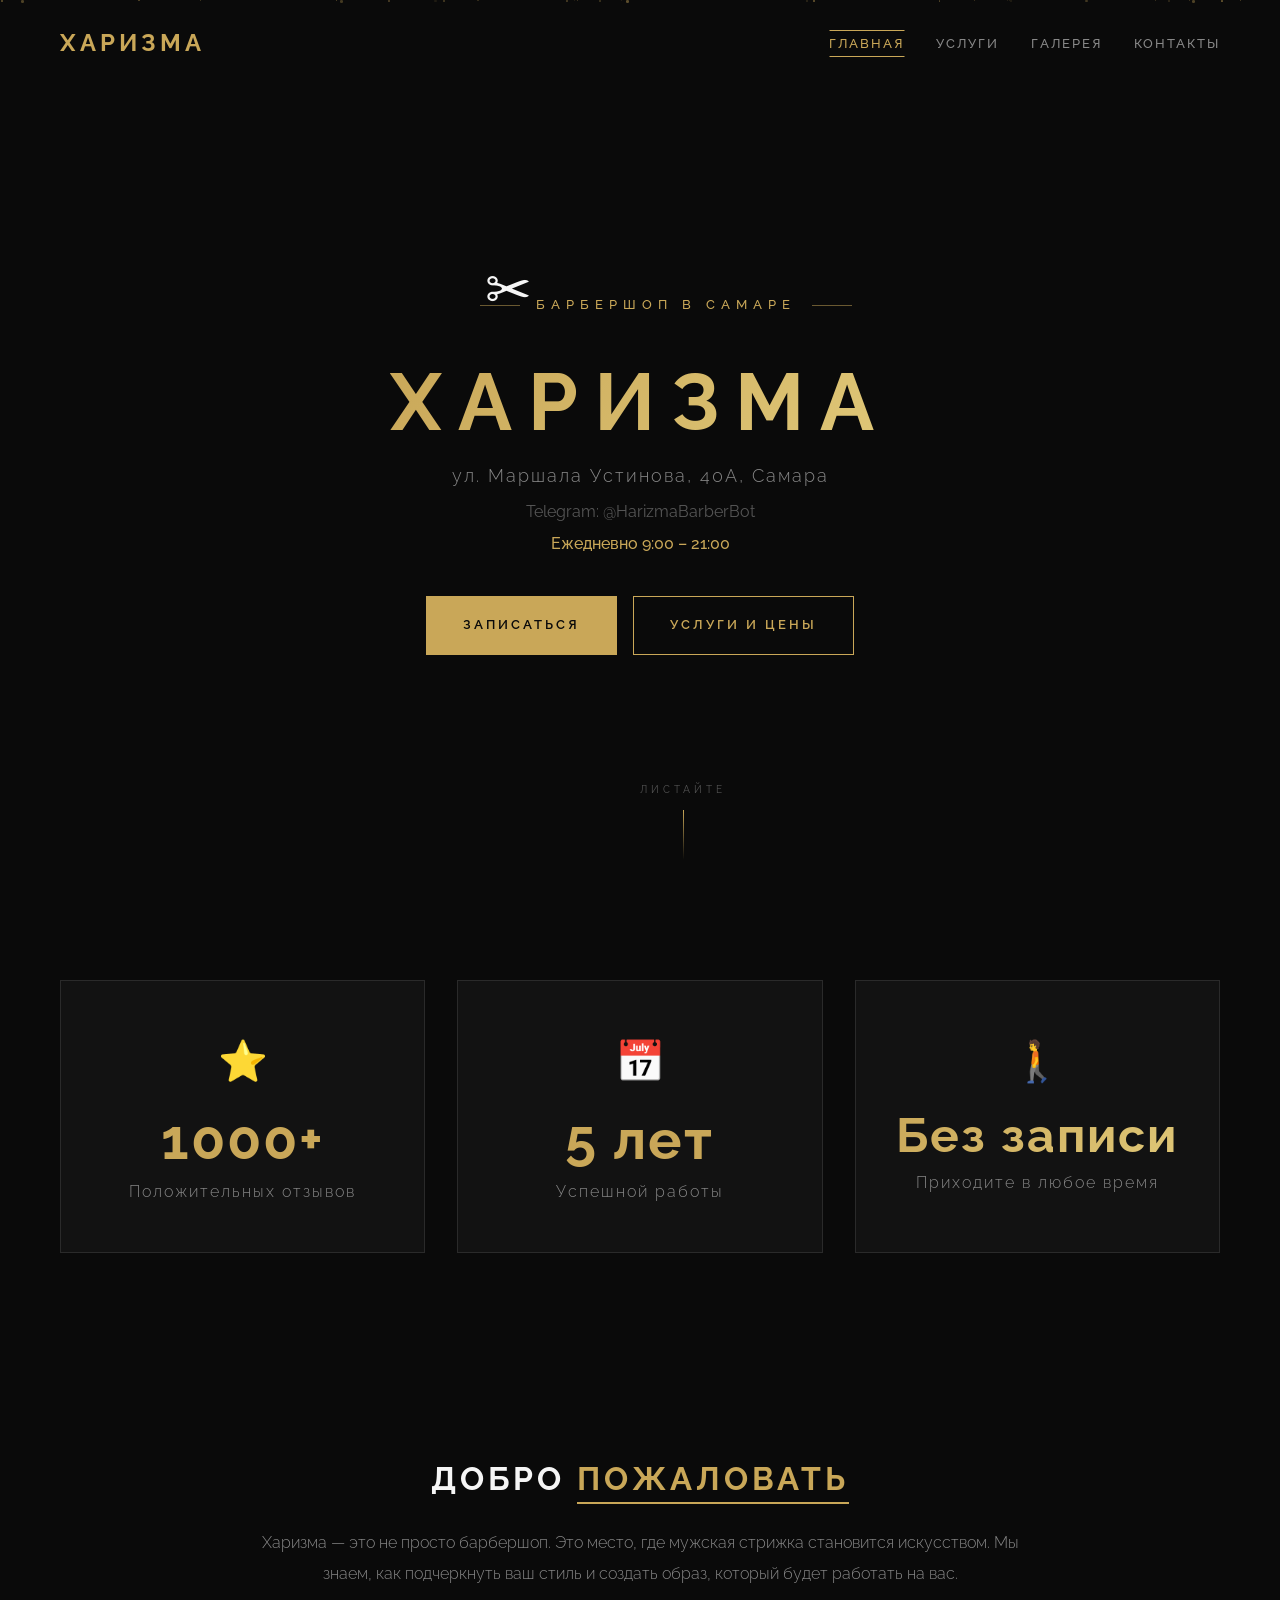
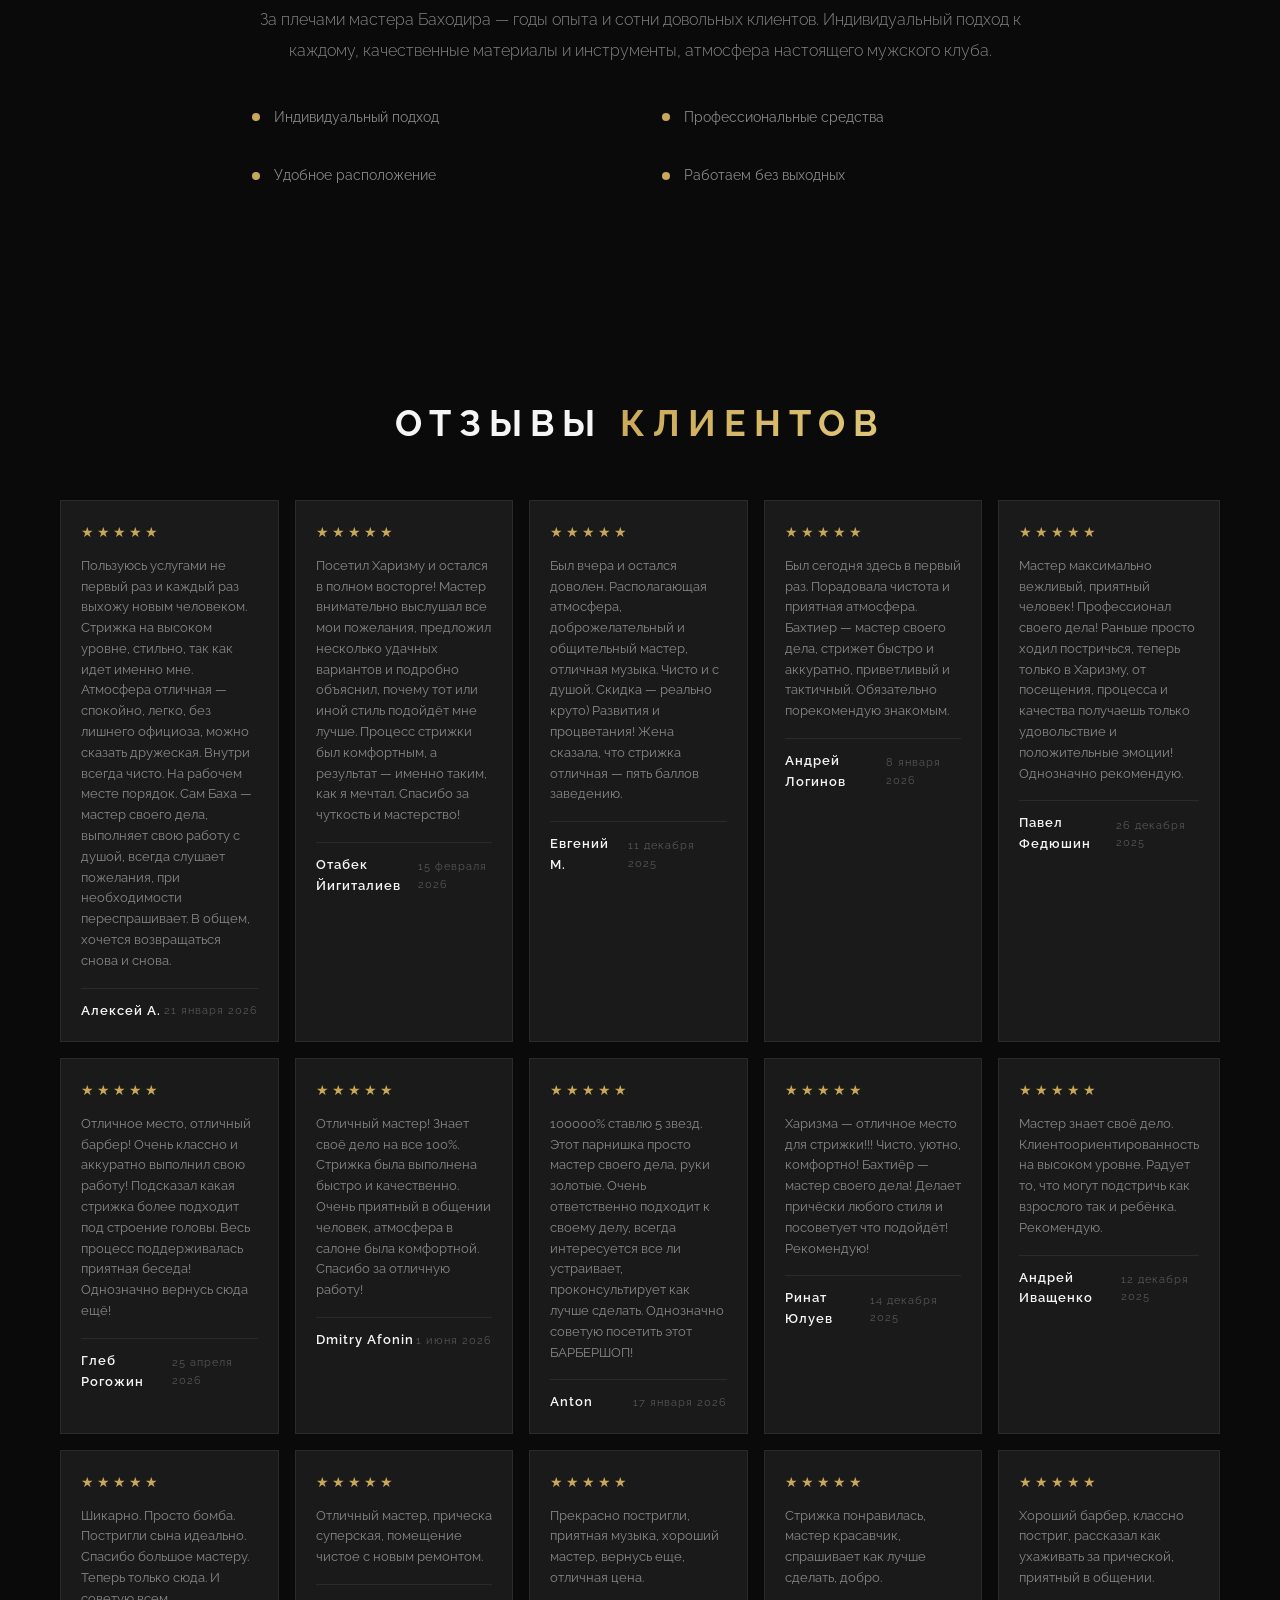
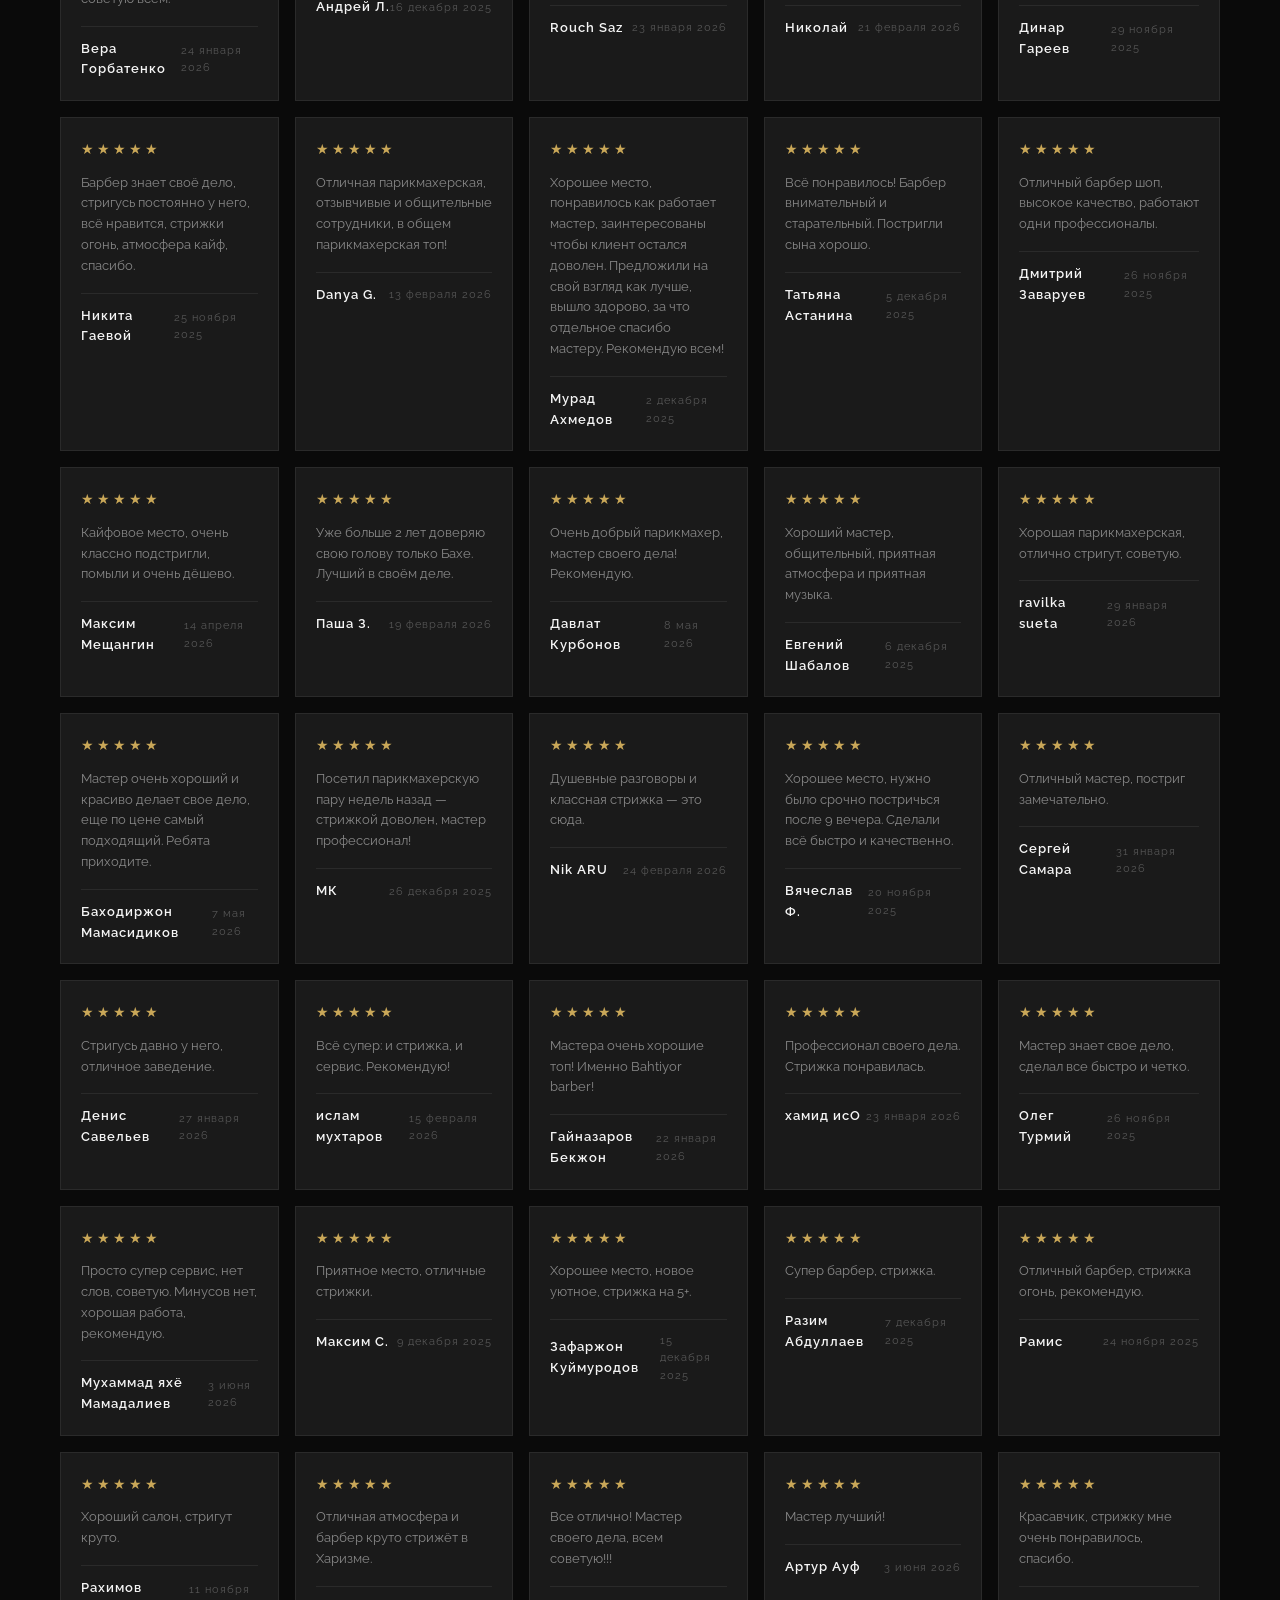
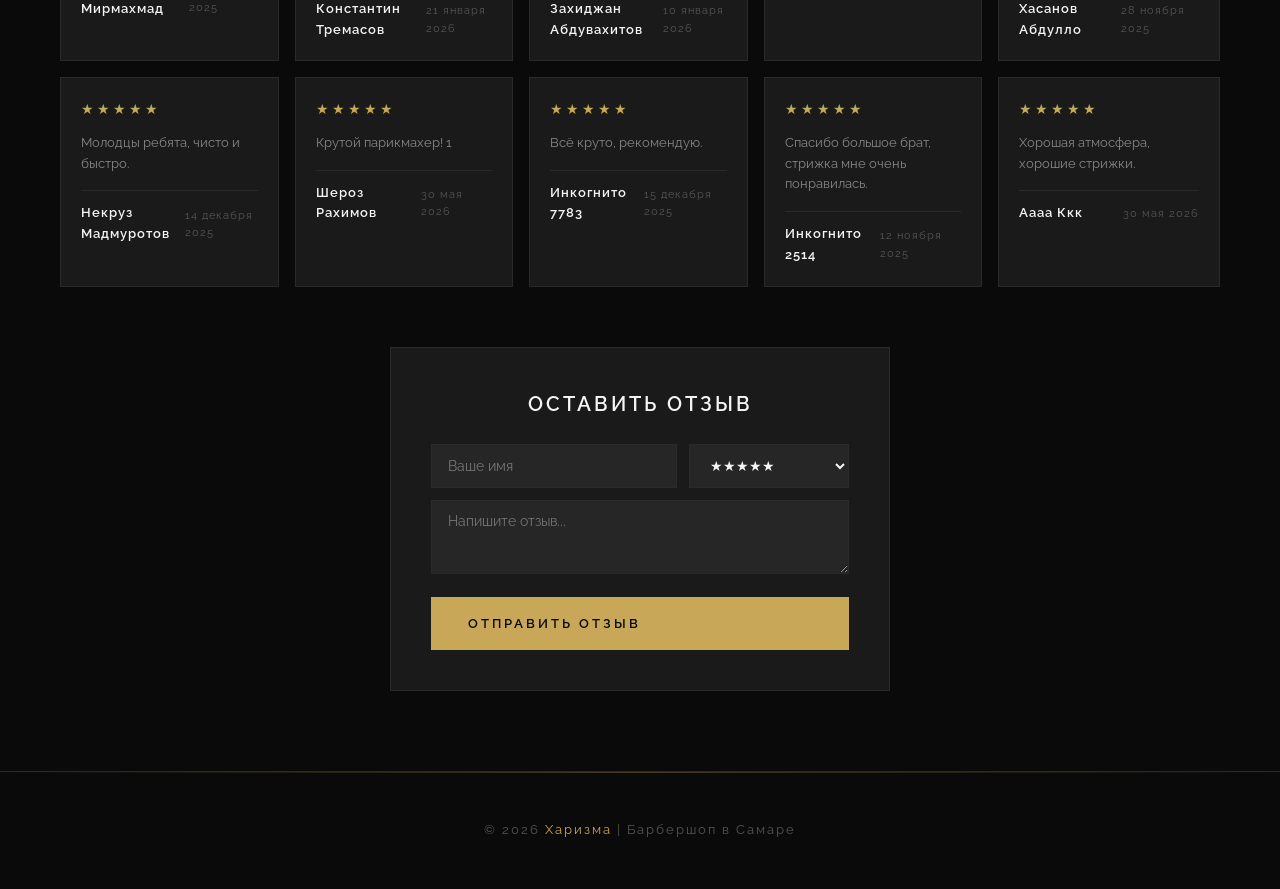
==== index.html @ 75cad37e "Initial commit - Харизма barbershop site" ====
<!DOCTYPE html>
<html lang="ru">
<head>
  <meta charset="UTF-8">
  <meta name="viewport" content="width=device-width, initial-scale=1.0">
  <title>Харизма | Барбершоп в Самаре</title>
  <meta name="description" content="Барбершоп Харизма в Самаре, ул. Маршала Устинова 40А. Мужские стрижки, оформление бороды, тонирование. Ежедневно 9:00–21:00.">
  <link rel="preconnect" href="https://fonts.googleapis.com">
  <link rel="preconnect" href="https://fonts.gstatic.com" crossorigin>
  <link href="https://fonts.googleapis.com/css2?family=Raleway:wght@300;400;500;600;700&display=swap" rel="stylesheet">

  <link rel="stylesheet" href="css/style.css">
</head>
<body>
  <div class="loading-screen" id="loadingScreen">
    <div class="loading-scissors">✂</div>
    <div class="loading-bar"><div class="loading-bar-fill"></div></div>
  </div>
  <nav class="navbar" id="navbar">
    <div class="container">
      <a href="index.html" class="logo">Харизма</a>
      <button class="menu-toggle" id="menuToggle" aria-label="Меню">
        <span></span>
        <span></span>
        <span></span>
      </button>
      <ul class="nav-links" id="navLinks">
        <li><a href="index.html" class="active">Главная</a></li>
        <li><a href="services.html">Услуги</a></li>
        <li><a href="gallery.html">Галерея</a></li>
        <li><a href="contacts.html">Контакты</a></li>
      </ul>
    </div>
  </nav>

  <section class="hero">
    <div class="hero-content">
      <div class="hero-icon">✂</div>
      <p class="hero-label">Барбершоп в Самаре</p>
      <h1 class="hero-title"><span>Харизма</span></h1>
      <p class="hero-subtitle">ул. Маршала Устинова, 40А, Самара</p>
      <p class="hero-address">Telegram: @HarizmaBarberBot</p>
      <p class="hero-hours">Ежедневно 9:00 – 21:00</p>
      <div class="hero-buttons">
        <a href="https://t.me/HarizmaBarberBot" target="_blank" class="btn btn-primary">Записаться</a>
        <a href="services.html" class="btn btn-secondary">Услуги и цены</a>
      </div>
    </div>
    <div class="scroll-indicator">
      <span>Листайте</span>
      <div class="scroll-line"></div>
    </div>
  </section>

  <section class="stats-section">
    <div class="container">
      <div class="stats-grid">
        <div class="stat-item reveal">
          <div class="stat-icon">⭐</div>
          <div class="stat-number" data-target="1000" data-suffix="+">0</div>
          <div class="stat-label">Положительных отзывов</div>
          <div class="stat-sparkle"></div>
        </div>
        <div class="stat-item reveal reveal-delay-1">
          <div class="stat-icon">📅</div>
          <div class="stat-number" data-target="5" data-suffix=" лет">0</div>
          <div class="stat-label">Успешной работы</div>
          <div class="stat-sparkle"></div>
        </div>
        <div class="stat-item reveal reveal-delay-2">
          <div class="stat-icon">🚶</div>
          <div class="stat-text">Без записи</div>
          <div class="stat-label">Приходите в любое время</div>
          <div class="stat-sparkle"></div>
        </div>
      </div>
    </div>
  </section>

  <section class="section">
    <div class="container">
      <div class="about-text reveal" style="max-width: 800px; margin: 0 auto; text-align: center;">
        <h2>Добро <span>пожаловать</span></h2>
        <p>
          Харизма — это не просто барбершоп. Это место, где мужская стрижка становится искусством.
          Мы знаем, как подчеркнуть ваш стиль и создать образ, который будет работать на вас.
        </p>
        <p>
          За плечами мастера Баходира — годы опыта и сотни довольных клиентов.
          Индивидуальный подход к каждому, качественные материалы и инструменты,
          атмосфера настоящего мужского клуба.
        </p>
        <div class="about-features" style="justify-content: center;">
          <div class="about-feature">
            <span class="icon"></span>
            Индивидуальный подход
          </div>
          <div class="about-feature">
            <span class="icon"></span>
            Профессиональные средства
          </div>
          <div class="about-feature">
            <span class="icon"></span>
            Удобное расположение
          </div>
          <div class="about-feature">
            <span class="icon"></span>
            Работаем без выходных
          </div>
        </div>
      </div>
    </div>
  </section>

  <section class="section reviews-section">
    <div class="container">
      <h2 class="section-title reveal">Отзывы <span>клиентов</span></h2>
      <div class="reviews-grid" id="reviewsGrid"></div>

      <div class="review-form reveal">
        <h3>Оставить отзыв</h3>
        <form id="reviewForm">
          <div class="form-row">
            <input type="text" id="reviewName" placeholder="Ваше имя" required>
            <select id="reviewRating">
              <option value="5">★★★★★</option>
              <option value="4">★★★★☆</option>
              <option value="3">★★★☆☆</option>
              <option value="2">★★☆☆☆</option>
              <option value="1">★☆☆☆☆</option>
            </select>
          </div>
          <textarea id="reviewText" placeholder="Напишите отзыв..." rows="3" required></textarea>
          <button type="submit" class="btn btn-primary">Отправить отзыв</button>
        </form>
        <div class="review-form-success" id="reviewSuccess">Спасибо! Ваш отзыв отправлен.</div>
      </div>
    </div>
  </section>

  <footer class="footer">
    <div class="container">
      <p class="footer-text">© 2026 <span>Харизма</span> | Барбершоп в Самаре</p>
    </div>
  </footer>

  <script src="js/main.js"></script>
</body>
</html>
---- css/style.css ----
:root {
  --bg-primary: #0a0a0a;
  --bg-secondary: #141414;
  --bg-card: #1a1a1a;
  --border-color: #2a2a2a;
  --gold: #c9a758;
  --gold-light: #e0c878;
  --gold-dark: #a8883e;
  --text-primary: #f5f5f5;
  --text-secondary: #888888;
  --text-muted: #555555;
  --font-main: 'Raleway', sans-serif;
  --transition-smooth: cubic-bezier(0.25, 0.46, 0.45, 0.94);
  --transition-bounce: cubic-bezier(0.68, -0.55, 0.265, 1.55);
}

* {
  margin: 0;
  padding: 0;
  box-sizing: border-box;
}

html {
  scroll-behavior: smooth;
}

body {
  font-family: var(--font-main);
  background-color: var(--bg-primary);
  color: var(--text-primary);
  line-height: 1.6;
  overflow-x: hidden;
  opacity: 0;
  animation: pageFadeIn 0.8s cubic-bezier(0.25, 0.46, 0.45, 0.94) forwards;
  cursor: default;
}

::selection {
  background: var(--gold);
  color: var(--bg-primary);
}

@keyframes pageFadeIn {
  from { opacity: 0; transform: translateY(30px) scale(0.98); }
  to { opacity: 1; transform: translateY(0) scale(1); }
}

a { text-decoration: none; color: inherit; }
ul { list-style: none; }

.container {
  max-width: 1200px;
  margin: 0 auto;
  padding: 0 20px;
}

/* ===== LOADING SCREEN ===== */
.loading-screen {
  position: fixed;
  top: 0;
  left: 0;
  width: 100%;
  height: 100%;
  background: var(--bg-primary);
  z-index: 999999;
  display: flex;
  flex-direction: column;
  align-items: center;
  justify-content: center;
  transition: opacity 0.8s ease, visibility 0.8s ease;
}

.loading-screen.hidden {
  opacity: 0;
  visibility: hidden;
}

.loading-scissors {
  font-size: 48px;
  animation: loadingSpin 1.2s ease infinite;
  color: var(--gold);
}

@keyframes loadingSpin {
  0% { transform: rotate(0deg) scale(1); }
  50% { transform: rotate(180deg) scale(1.2); }
  100% { transform: rotate(360deg) scale(1); }
}

.loading-bar {
  width: 120px;
  height: 2px;
  background: var(--border-color);
  margin-top: 24px;
  overflow: hidden;
  border-radius: 2px;
}

.loading-bar-fill {
  height: 100%;
  width: 0;
  background: var(--gold);
  border-radius: 2px;
  animation: loadingFill 1.2s ease forwards;
}

@keyframes loadingFill {
  0% { width: 0; }
  50% { width: 60%; }
  100% { width: 100%; }
}

/* ===== NAVBAR ===== */
.navbar {
  position: fixed;
  top: 0;
  left: 0;
  width: 100%;
  z-index: 1000;
  padding: 24px 0;
  transition: all 0.6s var(--transition-smooth);
}

.navbar.scrolled {
  background: rgba(10, 10, 10, 0.85);
  backdrop-filter: blur(24px) saturate(1.5);
  -webkit-backdrop-filter: blur(24px) saturate(1.5);
  padding: 12px 0;
  border-bottom: 1px solid var(--border-color);
  box-shadow: 0 4px 40px rgba(0, 0, 0, 0.4);
}

.navbar .container {
  display: flex;
  justify-content: space-between;
  align-items: center;
}

.navbar .logo {
  font-size: 24px;
  font-weight: 700;
  letter-spacing: 4px;
  text-transform: uppercase;
  color: var(--gold);
  transition: color 0.4s var(--transition-smooth);
}

.navbar .logo:hover {
  color: var(--gold-light);
}

.nav-links {
  display: flex;
  gap: 32px;
}

.nav-links a {
  font-size: 13px;
  font-weight: 500;
  letter-spacing: 2px;
  text-transform: uppercase;
  color: var(--text-secondary);
  transition: all 0.4s var(--transition-smooth);
  position: relative;
  padding: 4px 0;
}

.nav-links a::before {
  content: '';
  position: absolute;
  bottom: -2px;
  left: 50%;
  width: 0;
  height: 1px;
  background-color: var(--gold);
  transition: all 0.4s var(--transition-smooth);
  transform: translateX(-50%);
}

.nav-links a::after {
  content: '';
  position: absolute;
  top: -2px;
  right: 50%;
  width: 0;
  height: 1px;
  background-color: var(--gold);
  transition: all 0.4s var(--transition-smooth);
  transform: translateX(50%);
}

.nav-links a:hover {
  color: var(--gold);
  letter-spacing: 3px;
}

.nav-links a:hover::before,
.nav-links a:hover::after {
  width: 100%;
}

.nav-links a.active {
  color: var(--gold);
}

.nav-links a.active::before,
.nav-links a.active::after {
  width: 100%;
}

.menu-toggle {
  display: none;
  background: none;
  border: none;
  cursor: pointer;
  padding: 8px;
  z-index: 1001;
}

.menu-toggle span {
  display: block;
  width: 24px;
  height: 2px;
  background-color: var(--gold);
  margin: 5px 0;
  transition: all 0.4s var(--transition-smooth);
  border-radius: 2px;
}

.menu-toggle.open span:nth-child(1) {
  transform: rotate(45deg) translate(5px, 5px);
  width: 28px;
}

.menu-toggle.open span:nth-child(2) {
  opacity: 0;
  transform: translateX(-10px);
}

.menu-toggle.open span:nth-child(3) {
  transform: rotate(-45deg) translate(5px, -5px);
  width: 28px;
}

/* ===== HERO ===== */
.hero {
  min-height: 100vh;
  display: flex;
  align-items: center;
  justify-content: center;
  text-align: center;
  position: relative;
  overflow: hidden;
}

/* ===== FLOATING PARTICLES ===== */
.particles {
  position: absolute;
  top: 0;
  left: 0;
  width: 100%;
  height: 100%;
  pointer-events: none;
  overflow: hidden;
}

.particle {
  position: absolute;
  width: 2px;
  height: 2px;
  background: var(--gold);
  border-radius: 50%;
  opacity: 0;
  animation: particleFloat linear infinite;
}

@keyframes particleFloat {
  0% { transform: translateY(100vh) scale(0); opacity: 0; }
  10% { opacity: 0.6; }
  90% { opacity: 0.6; }
  100% { transform: translateY(-10vh) scale(1); opacity: 0; }
}

.hero-content {
  position: relative;
  z-index: 1;
  padding: 0 20px;
}

.hero-label {
  font-size: 13px;
  font-weight: 500;
  letter-spacing: 6px;
  text-transform: uppercase;
  color: var(--gold);
  margin-bottom: 24px;
  opacity: 0;
  animation: heroReveal 0.8s var(--transition-smooth) 0.3s forwards;
  position: relative;
  display: inline-block;
}

.hero-label::before,
.hero-label::after {
  content: '';
  position: absolute;
  top: 50%;
  width: 40px;
  height: 1px;
  background: var(--gold);
  opacity: 0;
  animation: lineExpand 0.6s var(--transition-smooth) 0.6s forwards;
}

.hero-label::before { right: calc(100% + 16px); }
.hero-label::after { left: calc(100% + 16px); }

@keyframes lineExpand {
  from { width: 0; opacity: 0; }
  to { width: 40px; opacity: 0.5; }
}

.hero-icon {
  font-size: 56px;
  margin-bottom: 24px;
  display: inline-block;
  opacity: 0;
  animation: heroReveal 0.6s var(--transition-bounce) 0.2s forwards;
}

.hero-icon:hover {
  animation: iconWiggle 0.5s ease;
}

@keyframes iconWiggle {
  0%, 100% { transform: rotate(0deg); }
  25% { transform: rotate(-15deg); }
  75% { transform: rotate(15deg); }
}

.hero-title {
  font-size: 80px;
  font-weight: 700;
  letter-spacing: 16px;
  text-transform: uppercase;
  line-height: 1.1;
  margin-bottom: 16px;
  opacity: 0;
  animation: heroReveal 1s var(--transition-smooth) 0.5s forwards;
}

.hero-title span {
  background: linear-gradient(135deg, var(--gold), var(--gold-light), var(--gold-dark), var(--gold));
  background-size: 300% 300%;
  -webkit-background-clip: text;
  -webkit-text-fill-color: transparent;
  background-clip: text;
  animation: textShimmer 4s ease infinite;
}

@keyframes textShimmer {
  0%, 100% { background-position: 0% 50%; }
  50% { background-position: 100% 50%; }
}

.hero-title .char {
  display: inline-block;
  opacity: 0;
  transform: translateY(40px) rotateX(90deg);
  animation: charReveal 0.6s var(--transition-smooth) forwards;
}

@keyframes charReveal {
  to { opacity: 1; transform: translateY(0) rotateX(0); }
}

.hero-subtitle {
  font-size: 18px;
  color: var(--text-secondary);
  margin-bottom: 8px;
  font-weight: 300;
  letter-spacing: 2px;
  opacity: 0;
  animation: heroReveal 0.8s var(--transition-smooth) 0.7s forwards;
}

.hero-address {
  font-size: 16px;
  color: var(--text-muted);
  margin-bottom: 6px;
  opacity: 0;
  animation: heroReveal 0.8s var(--transition-smooth) 0.8s forwards;
}

.hero-hours {
  font-size: 16px;
  color: var(--gold);
  font-weight: 500;
  margin-bottom: 40px;
  opacity: 0;
  animation: heroReveal 0.8s var(--transition-smooth) 0.9s forwards;
  position: relative;
  display: inline-block;
}

.hero-hours::after {
  content: '';
  position: absolute;
  bottom: -4px;
  left: 0;
  width: 100%;
  height: 1px;
  background: var(--gold);
  transform: scaleX(0);
  transform-origin: right;
  transition: transform 0.6s var(--transition-smooth);
}

.hero-hours:hover::after {
  transform: scaleX(1);
  transform-origin: left;
}

@keyframes heroReveal {
  from { opacity: 0; transform: translateY(30px); }
  to { opacity: 1; transform: translateY(0); }
}

.hero-buttons {
  display: flex;
  gap: 16px;
  justify-content: center;
  flex-wrap: wrap;
  opacity: 0;
  animation: heroReveal 0.8s var(--transition-smooth) 1.1s forwards;
}

/* ===== BUTTONS ===== */
.btn {
  display: inline-flex;
  align-items: center;
  gap: 10px;
  padding: 18px 36px;
  font-family: var(--font-main);
  font-size: 13px;
  font-weight: 600;
  letter-spacing: 3px;
  text-transform: uppercase;
  border: 1px solid var(--gold);
  cursor: pointer;
  position: relative;
  overflow: hidden;
  transition: all 0.5s var(--transition-smooth);
  z-index: 1;
}

.btn::before {
  content: '';
  position: absolute;
  top: 0;
  left: -100%;
  width: 100%;
  height: 100%;
  background: linear-gradient(90deg, transparent, rgba(201, 167, 88, 0.15), transparent);
  transition: left 0.6s var(--transition-smooth);
  z-index: -1;
}

.btn:hover::before {
  left: 100%;
}

.btn-primary {
  background-color: var(--gold);
  color: var(--bg-primary);
}

.btn-primary:hover {
  background-color: transparent;
  color: var(--gold);
  transform: translateY(-3px);
  box-shadow: 0 12px 40px rgba(201, 167, 88, 0.25);
}

.btn-primary:active {
  transform: translateY(-1px);
}

.btn-secondary {
  background-color: transparent;
  color: var(--gold);
}

.btn-secondary:hover {
  background-color: var(--gold);
  color: var(--bg-primary);
  transform: translateY(-3px);
  box-shadow: 0 12px 40px rgba(201, 167, 88, 0.25);
}

.btn-secondary:active {
  transform: translateY(-1px);
}

/* ===== SCROLL INDICATOR ===== */
.scroll-indicator {
  position: absolute;
  bottom: 40px;
  left: 50%;
  transform: translateX(-50%);
  display: flex;
  flex-direction: column;
  align-items: center;
  gap: 12px;
  opacity: 0;
  animation: heroReveal 0.8s var(--transition-smooth) 1.3s forwards;
}

.scroll-indicator span {
  font-size: 10px;
  letter-spacing: 4px;
  text-transform: uppercase;
  color: var(--text-muted);
}

.scroll-line {
  width: 1px;
  height: 50px;
  background: linear-gradient(to bottom, var(--gold), transparent);
  animation: scrollPulse 2s ease infinite;
}

.scroll-mouse {
  width: 20px;
  height: 32px;
  border: 1.5px solid var(--text-muted);
  border-radius: 10px;
  position: relative;
  transition: border-color 0.3s ease;
}

.scroll-mouse::before {
  content: '';
  position: absolute;
  top: 6px;
  left: 50%;
  transform: translateX(-50%);
  width: 2px;
  height: 6px;
  background: var(--gold);
  border-radius: 2px;
  animation: mouseScroll 2s ease infinite;
}

@keyframes mouseScroll {
  0% { top: 6px; opacity: 1; }
  100% { top: 18px; opacity: 0; }
}

@keyframes scrollPulse {
  0%, 100% { opacity: 1; transform: scaleY(1); }
  50% { opacity: 0.3; transform: scaleY(0.5); }
}

/* ===== STATS SECTION ===== */
.stats-section {
  padding: 80px 0;
  position: relative;
  overflow: hidden;
}

.stats-section::before {
  content: '';
  position: absolute;
  top: 0;
  left: 0;
  right: 0;
  bottom: 0;
  pointer-events: none;
}

.stats-grid {
  display: grid;
  grid-template-columns: repeat(3, 1fr);
  gap: 32px;
  position: relative;
  z-index: 1;
}

.stat-item {
  text-align: center;
  padding: 48px 24px;
  background: rgba(26, 26, 26, 0.5);
  border: 1px solid var(--border-color);
  position: relative;
  overflow: hidden;
  transition: all 0.5s var(--transition-smooth);
}

.stat-item::before {
  content: '';
  position: absolute;
  top: -1px;
  left: -1px;
  right: -1px;
  bottom: -1px;
  background: linear-gradient(135deg, transparent 40%, rgba(201, 167, 88, 0.1), transparent 60%);
  opacity: 0;
  transition: opacity 0.6s var(--transition-smooth);
  z-index: 0;
}

.stat-item:hover {
  border-color: var(--gold);
  transform: translateY(-8px);
  box-shadow: 0 16px 48px rgba(201, 167, 88, 0.1);
}

.stat-item:hover::before {
  opacity: 1;
}

.stat-item > * {
  position: relative;
  z-index: 1;
}

.stat-icon {
  font-size: 40px;
  margin-bottom: 16px;
  display: inline-block;
  animation: statIconFloat 3s ease-in-out infinite;
}

.stat-item:nth-child(2) .stat-icon {
  animation-delay: 0.3s;
}

.stat-item:nth-child(3) .stat-icon {
  animation-delay: 0.6s;
}

@keyframes statIconFloat {
  0%, 100% { transform: translateY(0) scale(1); }
  50% { transform: translateY(-8px) scale(1.1); }
}

.stat-number {
  font-size: 56px;
  font-weight: 700;
  color: var(--gold);
  letter-spacing: 2px;
  line-height: 1.1;
  margin-bottom: 8px;
  font-family: var(--font-main);
}

.stat-text {
  font-size: 48px;
  font-weight: 700;
  color: var(--gold);
  letter-spacing: 2px;
  line-height: 1.1;
  margin-bottom: 8px;
  font-family: var(--font-main);
  background: linear-gradient(135deg, var(--gold), var(--gold-light), var(--gold));
  background-size: 200% 200%;
  -webkit-background-clip: text;
  -webkit-text-fill-color: transparent;
  background-clip: text;
  animation: statTextShimmer 3s ease infinite;
}

@keyframes statTextShimmer {
  0%, 100% { background-position: 0% 50%; }
  50% { background-position: 100% 50%; }
}

.stat-label {
  font-size: 16px;
  color: var(--text-secondary);
  font-weight: 300;
  letter-spacing: 2px;
}

/* Sparkle particles */
.stat-sparkle {
  position: absolute;
  top: 0;
  left: 0;
  width: 100%;
  height: 100%;
  pointer-events: none;
  z-index: 0;
}

.stat-sparkle::before,
.stat-sparkle::after {
  content: '✦';
  position: absolute;
  font-size: 10px;
  color: var(--gold);
  opacity: 0;
  animation: sparkleFloat 4s ease-in-out infinite;
}

.stat-sparkle::before {
  top: 15%;
  right: 15%;
  animation-delay: 0s;
}

.stat-sparkle::after {
  bottom: 15%;
  left: 15%;
  animation-delay: 2s;
}

.stat-item:nth-child(2) .stat-sparkle::before {
  animation-delay: 1s;
}

.stat-item:nth-child(2) .stat-sparkle::after {
  animation-delay: 3s;
}

.stat-item:nth-child(3) .stat-sparkle::before {
  animation-delay: 0.5s;
}

.stat-item:nth-child(3) .stat-sparkle::after {
  animation-delay: 2.5s;
}

@keyframes sparkleFloat {
  0%, 100% { opacity: 0; transform: translateY(0) scale(0); }
  25% { opacity: 0.8; transform: translateY(-10px) scale(1); }
  50% { opacity: 0.3; transform: translateY(-20px) scale(0.5); }
  75% { opacity: 0.6; transform: translateY(-5px) scale(0.8); }
}

/* ===== PAGE HEADER ===== */
.page-header {
  padding: 160px 0 80px;
  text-align: center;
  position: relative;
  overflow: hidden;
}

.page-header::before {
  content: '';
  position: absolute;
  top: 0;
  left: 0;
  right: 0;
  bottom: 0;
  pointer-events: none;
}

.page-header::after {
  content: '';
  display: block;
  width: 80px;
  height: 1px;
  background: linear-gradient(90deg, transparent, var(--gold), transparent);
  margin: 20px auto 0;
}

.page-header h1 {
  font-size: 48px;
  font-weight: 700;
  letter-spacing: 10px;
  text-transform: uppercase;
  margin-bottom: 16px;
  animation: headerTitleReveal 0.8s var(--transition-smooth) forwards;
}

@keyframes headerTitleReveal {
  from { opacity: 0; transform: translateY(20px); letter-spacing: 20px; }
  to { opacity: 1; transform: translateY(0); letter-spacing: 10px; }
}

.page-header p {
  color: var(--text-secondary);
  font-size: 16px;
  font-weight: 300;
  letter-spacing: 2px;
}

/* ===== SECTIONS ===== */
.section {
  padding: 120px 0;
  position: relative;
}

.section-title {
  font-size: 36px;
  font-weight: 700;
  letter-spacing: 8px;
  text-transform: uppercase;
  text-align: center;
  margin-bottom: 16px;
}

.section-title span {
  background: linear-gradient(135deg, var(--gold), var(--gold-light));
  -webkit-background-clip: text;
  -webkit-text-fill-color: transparent;
  background-clip: text;
}

.section-divider {
  width: 60px;
  height: 2px;
  background: linear-gradient(90deg, transparent, var(--gold), transparent);
  margin: 0 auto 60px;
  border-radius: 2px;
}

.about-text h2 {
  font-size: 32px;
  font-weight: 700;
  letter-spacing: 4px;
  text-transform: uppercase;
  margin-bottom: 24px;
}

.about-text h2 span {
  color: var(--gold);
  position: relative;
  display: inline-block;
}

.about-text h2 span::after {
  content: '';
  position: absolute;
  bottom: 0;
  left: 0;
  width: 100%;
  height: 2px;
  background: var(--gold);
  transform: scaleX(0);
  transform-origin: left;
  animation: underlineExpand 0.8s var(--transition-smooth) 0.5s forwards;
}

@keyframes underlineExpand {
  to { transform: scaleX(1); }
}

.about-text p {
  color: var(--text-secondary);
  font-weight: 300;
  font-size: 16px;
  line-height: 1.9;
  margin-bottom: 16px;
}

.about-features {
  display: grid;
  grid-template-columns: 1fr 1fr;
  gap: 20px;
  margin-top: 32px;
}

.about-feature {
  display: flex;
  align-items: center;
  gap: 14px;
  font-size: 14px;
  color: var(--text-secondary);
  transition: all 0.4s var(--transition-smooth);
  padding: 8px 12px;
  border-radius: 4px;
}

.about-feature:hover {
  color: var(--text-primary);
  background: rgba(201, 167, 88, 0.05);
  transform: translateX(8px);
}

.about-feature .icon {
  width: 8px;
  height: 8px;
  background-color: var(--gold);
  flex-shrink: 0;
  border-radius: 50%;
  transition: all 0.4s var(--transition-smooth);
}

.about-feature:hover .icon {
  transform: scale(1.5);
  box-shadow: 0 0 12px rgba(201, 167, 88, 0.4);
}

/* ===== SERVICES PAGE ===== */
.services-grid {
  display: grid;
  grid-template-columns: 1fr;
  gap: 20px;
  max-width: 700px;
  margin: 0 auto;
}

.service-card {
  display: flex;
  justify-content: space-between;
  align-items: center;
  padding: 32px 36px;
  background: rgba(26, 26, 26, 0.4);
  border: 1px solid var(--border-color);
  transition: all 0.5s var(--transition-smooth);
  cursor: default;
  position: relative;
  overflow: hidden;
}

.service-card::before {
  content: '';
  position: absolute;
  top: 0;
  left: 0;
  width: 3px;
  height: 0;
  background: var(--gold);
  transition: height 0.5s var(--transition-smooth);
}

.service-card::after {
  content: '';
  position: absolute;
  top: 0;
  left: 0;
  width: 100%;
  height: 100%;
  background: linear-gradient(90deg, transparent, rgba(201, 167, 88, 0.03));
  opacity: 0;
  transition: opacity 0.5s var(--transition-smooth);
}

.service-card:hover {
  border-color: var(--gold);
  transform: translateX(12px) scale(1.01);
  background: var(--bg-secondary);
  box-shadow: 0 8px 40px rgba(201, 167, 88, 0.08);
}

.service-card:hover::before {
  height: 100%;
}

.service-card:hover::after {
  opacity: 1;
}

.service-card .service-name {
  font-size: 18px;
  font-weight: 500;
  letter-spacing: 1px;
  position: relative;
  z-index: 1;
  transition: all 0.4s var(--transition-smooth);
}

.service-card:hover .service-name {
  color: var(--gold-light);
  letter-spacing: 2px;
}

.service-card .service-price {
  font-size: 24px;
  font-weight: 700;
  color: var(--gold);
  letter-spacing: 1px;
  position: relative;
  z-index: 1;
  transition: all 0.4s var(--transition-bounce);
}

.service-card:hover .service-price {
  transform: scale(1.1);
}

.service-divider {
  flex: 1;
  height: 1px;
  background: repeating-linear-gradient(
    to right,
    var(--border-color) 0,
    var(--border-color) 4px,
    transparent 4px,
    transparent 8px
  );
  margin: 0 24px;
  transition: all 0.4s var(--transition-smooth);
}

.service-card:hover .service-divider {
  border-color: var(--gold);
  background: repeating-linear-gradient(
    to right,
    var(--gold) 0,
    var(--gold) 4px,
    transparent 4px,
    transparent 8px
  );
}

.service-note {
  text-align: center;
  color: var(--text-muted);
  font-size: 14px;
  margin-top: 40px;
  letter-spacing: 2px;
}

/* ===== SERVICE CARD COUNTER ===== */
.service-number {
  font-size: 12px;
  color: var(--text-muted);
  letter-spacing: 1px;
  margin-right: 16px;
  font-weight: 300;
  position: relative;
  z-index: 1;
  transition: all 0.4s var(--transition-smooth);
}

.service-card:hover .service-number {
  color: var(--gold);
}

/* ===== GALLERY PAGE ===== */
.gallery-grid {
  display: grid;
  grid-template-columns: repeat(3, 1fr);
  gap: 20px;
}

.gallery-item {
  position: relative;
  aspect-ratio: 1;
  background: rgba(26, 26, 26, 0.3);
  border: 1px solid var(--border-color);
  overflow: hidden;
  cursor: pointer;
  transition: all 0.6s var(--transition-smooth);
}

.gallery-item img {
  width: 100%;
  height: 100%;
  object-fit: cover;
  transition: all 0.6s var(--transition-smooth);
}

.gallery-item::after {
  content: '';
  position: absolute;
  top: 0;
  left: 0;
  right: 0;
  bottom: 0;
  background: linear-gradient(to top, rgba(201, 167, 88, 0.15), transparent);
  opacity: 0;
  transition: opacity 0.5s var(--transition-smooth);
}

.gallery-item:hover {
  border-color: var(--gold);
  transform: scale(1.03) translateY(-4px);
  box-shadow: 0 16px 48px rgba(0, 0, 0, 0.3);
}

.gallery-item:hover img {
  transform: scale(1.1);
}

.gallery-item:hover::after {
  opacity: 1;
}

/* ===== REVIEWS ===== */
.reviews-section {
  padding: 80px 0;
}

.reviews-section .section-title {
  margin-bottom: 48px;
}

.reviews-grid {
  display: grid;
  grid-template-columns: repeat(5, 1fr);
  gap: 16px;
  align-items: stretch;
}

.review-card {
  background: var(--bg-card);
  border: 1px solid var(--border-color);
  padding: 20px;
  transition: all 0.6s var(--transition-smooth);
  height: 100%;
}

.review-card:hover {
  border-color: var(--gold);
  transform: translateY(-4px);
  box-shadow: 0 12px 40px rgba(0, 0, 0, 0.3);
}

.review-stars {
  color: var(--gold);
  font-size: 14px;
  letter-spacing: 3px;
  margin-bottom: 12px;
}

.review-text {
  color: var(--text-secondary);
  font-size: 13px;
  line-height: 1.6;
  margin-bottom: 16px;
}

.review-author {
  display: flex;
  align-items: center;
  justify-content: space-between;
  border-top: 1px solid var(--border-color);
  padding-top: 12px;
}

.review-name {
  color: var(--text-primary);
  font-size: 13px;
  font-weight: 600;
  letter-spacing: 1px;
}

.review-date {
  color: var(--text-muted);
  font-size: 11px;
  letter-spacing: 1px;
}

@media (max-width: 1200px) {
  .reviews-grid {
    grid-template-columns: repeat(3, 1fr);
  }
}

@media (max-width: 768px) {
  .reviews-grid {
    grid-template-columns: repeat(2, 1fr);
  }
}

@media (max-width: 480px) {
  .reviews-grid {
    grid-template-columns: 1fr;
  }
  .review-card {
    padding: 16px;
  }
}

/* ===== REVIEW FORM ===== */
.review-form {
  max-width: 500px;
  margin: 60px auto 0;
  padding: 40px;
  background: var(--bg-card);
  border: 1px solid var(--border-color);
  text-align: center;
  transition: all 0.6s var(--transition-smooth);
}

.review-form:hover {
  border-color: var(--gold);
}

.review-form h3 {
  font-size: 20px;
  font-weight: 600;
  letter-spacing: 3px;
  text-transform: uppercase;
  margin-bottom: 24px;
  color: var(--text-primary);
}

.review-form .form-row {
  display: flex;
  gap: 12px;
  margin-bottom: 12px;
}

.review-form input,
.review-form select {
  flex: 1;
  padding: 12px 16px;
  background: rgba(255, 255, 255, 0.05);
  border: 1px solid var(--border-color);
  color: var(--text-primary);
  font-family: var(--font-main);
  font-size: 14px;
  outline: none;
  transition: border-color 0.3s;
}

.review-form input:focus,
.review-form select:focus,
.review-form textarea:focus {
  border-color: var(--gold);
}

.review-form select {
  flex: 0 0 160px;
  cursor: pointer;
}

.review-form select option {
  background: #1a1a1a;
  color: var(--text-primary);
}

.review-form textarea {
  width: 100%;
  padding: 12px 16px;
  background: rgba(255, 255, 255, 0.05);
  border: 1px solid var(--border-color);
  color: var(--text-primary);
  font-family: var(--font-main);
  font-size: 14px;
  outline: none;
  resize: vertical;
  transition: border-color 0.3s;
  margin-bottom: 16px;
}

.review-form .btn {
  width: 100%;
}

.review-form-success {
  display: none;
  margin-top: 16px;
  padding: 16px;
  border: 1px solid var(--gold);
  color: var(--gold);
  font-size: 14px;
  letter-spacing: 1px;
}

.review-form-success.show {
  display: block;
}

/* ===== GALLERY LIGHTBOX ===== */
.lightbox {
  position: fixed;
  top: 0;
  left: 0;
  width: 100%;
  height: 100%;
  background: rgba(0, 0, 0, 0.95);
  z-index: 99999;
  display: flex;
  align-items: center;
  justify-content: center;
  opacity: 0;
  visibility: hidden;
  transition: all 0.5s var(--transition-smooth);
  cursor: pointer;
}

.lightbox.open {
  opacity: 1;
  visibility: visible;
}

.lightbox-content {
  max-width: 80vw;
  max-height: 80vh;
  transform: scale(0.9);
  transition: transform 0.5s var(--transition-bounce);
}

.lightbox.open .lightbox-content {
  transform: scale(1);
}

/* ===== CONTACTS PAGE ===== */
.contacts-grid {
  display: grid;
  grid-template-columns: 1fr 1fr;
  gap: 60px;
}

.contacts-info h3 {
  font-size: 28px;
  font-weight: 600;
  letter-spacing: 3px;
  text-transform: uppercase;
  margin-bottom: 40px;
}

.contacts-info h3 span {
  color: var(--gold);
  position: relative;
}

.contact-item {
  display: flex;
  gap: 18px;
  margin-bottom: 28px;
  align-items: flex-start;
  padding: 8px 0;
  transition: all 0.4s var(--transition-smooth);
  border-radius: 8px;
}

.contact-item:hover {
  transform: translateX(8px);
}

.contact-item .contact-icon {
  width: 44px;
  height: 44px;
  border: 1px solid var(--border-color);
  display: flex;
  align-items: center;
  justify-content: center;
  font-size: 18px;
  flex-shrink: 0;
  transition: all 0.5s var(--transition-smooth);
  border-radius: 4px;
}

.contact-item:hover .contact-icon {
  border-color: var(--gold);
  color: var(--gold);
  background: rgba(201, 167, 88, 0.08);
  transform: scale(1.1) rotate(-5deg);
}

.contact-item .contact-text {
  font-size: 15px;
  color: var(--text-secondary);
  font-weight: 300;
  line-height: 1.6;
}

.contact-item .contact-text strong {
  display: block;
  color: var(--text-primary);
  font-weight: 500;
  margin-bottom: 4px;
  font-size: 16px;
}

.social-links {
  display: flex;
  gap: 14px;
  margin-top: 36px;
}

.social-link {
  width: 52px;
  height: 52px;
  border: 1px solid var(--border-color);
  display: flex;
  align-items: center;
  justify-content: center;
  font-size: 20px;
  transition: all 0.5s var(--transition-bounce);
  border-radius: 4px;
  position: relative;
}

.social-link::before {
  content: '';
  position: absolute;
  top: 0;
  left: 0;
  width: 100%;
  height: 100%;
  background: var(--gold);
  transform: scale(0);
  transition: transform 0.5s var(--transition-bounce);
  border-radius: 4px;
  z-index: -1;
}

.social-link:hover {
  border-color: var(--gold);
  color: var(--bg-primary);
  transform: translateY(-6px) rotate(0deg);
}

.social-link:hover::before {
  transform: scale(1);
}

.social-link svg {
  position: relative;
  z-index: 1;
}

.map-container {
  width: 100%;
  height: 420px;
  border: 1px solid var(--border-color);
  overflow: hidden;
  border-radius: 4px;
  transition: all 0.5s var(--transition-smooth);
}

.map-container:hover {
  border-color: var(--gold);
  box-shadow: 0 8px 40px rgba(201, 167, 88, 0.1);
}

.map-container iframe {
  width: 100%;
  height: 100%;
  filter: grayscale(1) invert(0.9);
  transition: filter 0.6s var(--transition-smooth);
}

.map-container:hover iframe {
  filter: grayscale(0.5) invert(0.85);
}

/* ===== SECTION SEPARATOR ===== */
.section-separator {
  height: 1px;
  background: linear-gradient(90deg, transparent, var(--border-color), transparent);
  margin: 0;
  border: none;
}

/* ===== ANIMATIONS ===== */
@keyframes slideUp {
  from { opacity: 0; transform: translateY(40px); }
  to { opacity: 1; transform: translateY(0); }
}

@keyframes slideDown {
  from { opacity: 0; transform: translateY(-40px); }
  to { opacity: 1; transform: translateY(0); }
}

@keyframes fadeIn {
  from { opacity: 0; }
  to { opacity: 1; }
}

@keyframes scaleIn {
  from { opacity: 0; transform: scale(0.9); }
  to { opacity: 1; transform: scale(1); }
}

@keyframes shimmer {
  0% { background-position: -200% center; }
  100% { background-position: 200% center; }
}

@keyframes pulse {
  0%, 100% { transform: scale(1); }
  50% { transform: scale(1.05); }
}

@keyframes glow {
  0%, 100% { box-shadow: 0 0 8px rgba(201, 167, 88, 0.2); }
  50% { box-shadow: 0 0 24px rgba(201, 167, 88, 0.4); }
}

@keyframes rotateSlow {
  from { transform: rotate(0deg); }
  to { transform: rotate(360deg); }
}

/* reveal classes for Intersection Observer */
.reveal {
  opacity: 0;
  transform: translateY(50px);
  transition: all 0.9s var(--transition-smooth);
}

.reveal.visible {
  opacity: 1;
  transform: translateY(0);
}

.reveal-left {
  opacity: 0;
  transform: translateX(-60px);
  transition: all 0.9s var(--transition-smooth);
}

.reveal-left.visible {
  opacity: 1;
  transform: translateX(0);
}

.reveal-right {
  opacity: 0;
  transform: translateX(60px);
  transition: all 0.9s var(--transition-smooth);
}

.reveal-right.visible {
  opacity: 1;
  transform: translateX(0);
}

.reveal-scale {
  opacity: 0;
  transform: scale(0.9);
  transition: all 0.9s var(--transition-smooth);
}

.reveal-scale.visible {
  opacity: 1;
  transform: scale(1);
}

.reveal-delay-1 { transition-delay: 0.1s; }
.reveal-delay-2 { transition-delay: 0.2s; }
.reveal-delay-3 { transition-delay: 0.3s; }
.reveal-delay-4 { transition-delay: 0.4s; }
.reveal-delay-5 { transition-delay: 0.5s; }
.reveal-delay-6 { transition-delay: 0.6s; }
.reveal-delay-7 { transition-delay: 0.7s; }

/* ===== FOOTER ===== */
.footer {
  padding: 48px 0;
  border-top: 1px solid var(--border-color);
  text-align: center;
  position: relative;
  overflow: hidden;
}

.footer::before {
  content: '';
  position: absolute;
  top: 0;
  left: 0;
  width: 100%;
  height: 1px;
  background: linear-gradient(90deg, transparent, var(--gold), transparent);
  opacity: 0.3;
}

.footer-text {
  color: var(--text-muted);
  font-size: 13px;
  letter-spacing: 2px;
  transition: all 0.4s var(--transition-smooth);
}

.footer-text span {
  color: var(--gold);
  transition: all 0.4s var(--transition-smooth);
}

.footer-text:hover span {
  letter-spacing: 4px;
}

/* ===== BOT CALL TO ACTION ===== */
.bot-cta {
  text-align: center;
  padding: 60px 0;
  margin-top: 60px;
  position: relative;
}

.bot-cta::before {
  content: '';
  position: absolute;
  top: 0;
  left: 10%;
  right: 10%;
  height: 1px;
  background: linear-gradient(90deg, transparent, var(--border-color), transparent);
}

.bot-cta h3 {
  font-size: 28px;
  font-weight: 600;
  letter-spacing: 4px;
  margin-bottom: 12px;
  transition: all 0.4s var(--transition-smooth);
}

.bot-cta p {
  color: var(--text-secondary);
  margin-bottom: 28px;
  font-size: 16px;
}

/* ===== PARALLAX SHAPES ===== */
.parallax-shape {
  position: absolute;
  pointer-events: none;
  opacity: 0.02;
  font-size: 120px;
  z-index: 0;
}

/* ===== RESPONSIVE ===== */
@media (max-width: 1024px) {
  .hero-title { font-size: 56px; letter-spacing: 10px; }
  .stats-grid { grid-template-columns: repeat(3, 1fr); gap: 20px; }
  .stat-number { font-size: 44px; }
  .stat-text { font-size: 38px; }
  .gallery-grid { grid-template-columns: repeat(2, 1fr); }
}

@media (max-width: 768px) {
  .menu-toggle { display: block; }

  .nav-links {
    position: fixed;
    top: 0;
    right: -100%;
    width: 75%;
    height: 100vh;
    background: rgba(10, 10, 10, 0.88);
    backdrop-filter: blur(32px) saturate(1.5);
    flex-direction: column;
    align-items: center;
    justify-content: center;
    gap: 48px;
    transition: right 0.5s var(--transition-smooth);
  }

  .nav-links.open { right: 0; }

  .nav-links a { font-size: 20px; letter-spacing: 4px; }

  .hero-title { font-size: 36px; letter-spacing: 8px; }

  .hero-subtitle { font-size: 16px; }

  .hero-label::before,
  .hero-label::after { display: none; }

  .stats-grid { grid-template-columns: 1fr; gap: 16px; }
  .stat-number { font-size: 40px; }
  .stat-text { font-size: 34px; }
  .stat-item { padding: 32px 20px; }
  .about-features { grid-template-columns: 1fr; }

  .contacts-grid { grid-template-columns: 1fr; }

  .gallery-grid { grid-template-columns: 1fr 1fr; }

  .page-header { padding: 130px 0 60px; }
  .page-header h1 { font-size: 32px; letter-spacing: 6px; }

  .section { padding: 80px 0; }
  .section-title { font-size: 28px; letter-spacing: 6px; }

  .service-card { padding: 24px 28px; flex-wrap: wrap; gap: 12px; }
  .service-card .service-name { font-size: 16px; }
  .service-card .service-price { font-size: 20px; }
  .service-divider { display: none; }
}

@media (max-width: 480px) {
  .hero-title { font-size: 28px; letter-spacing: 6px; }
  .hero-label { font-size: 11px; }
  .btn { padding: 14px 24px; font-size: 11px; }
  .gallery-grid { grid-template-columns: 1fr; }
  .page-header { padding: 110px 0 50px; }
  .section { padding: 60px 0; }
}
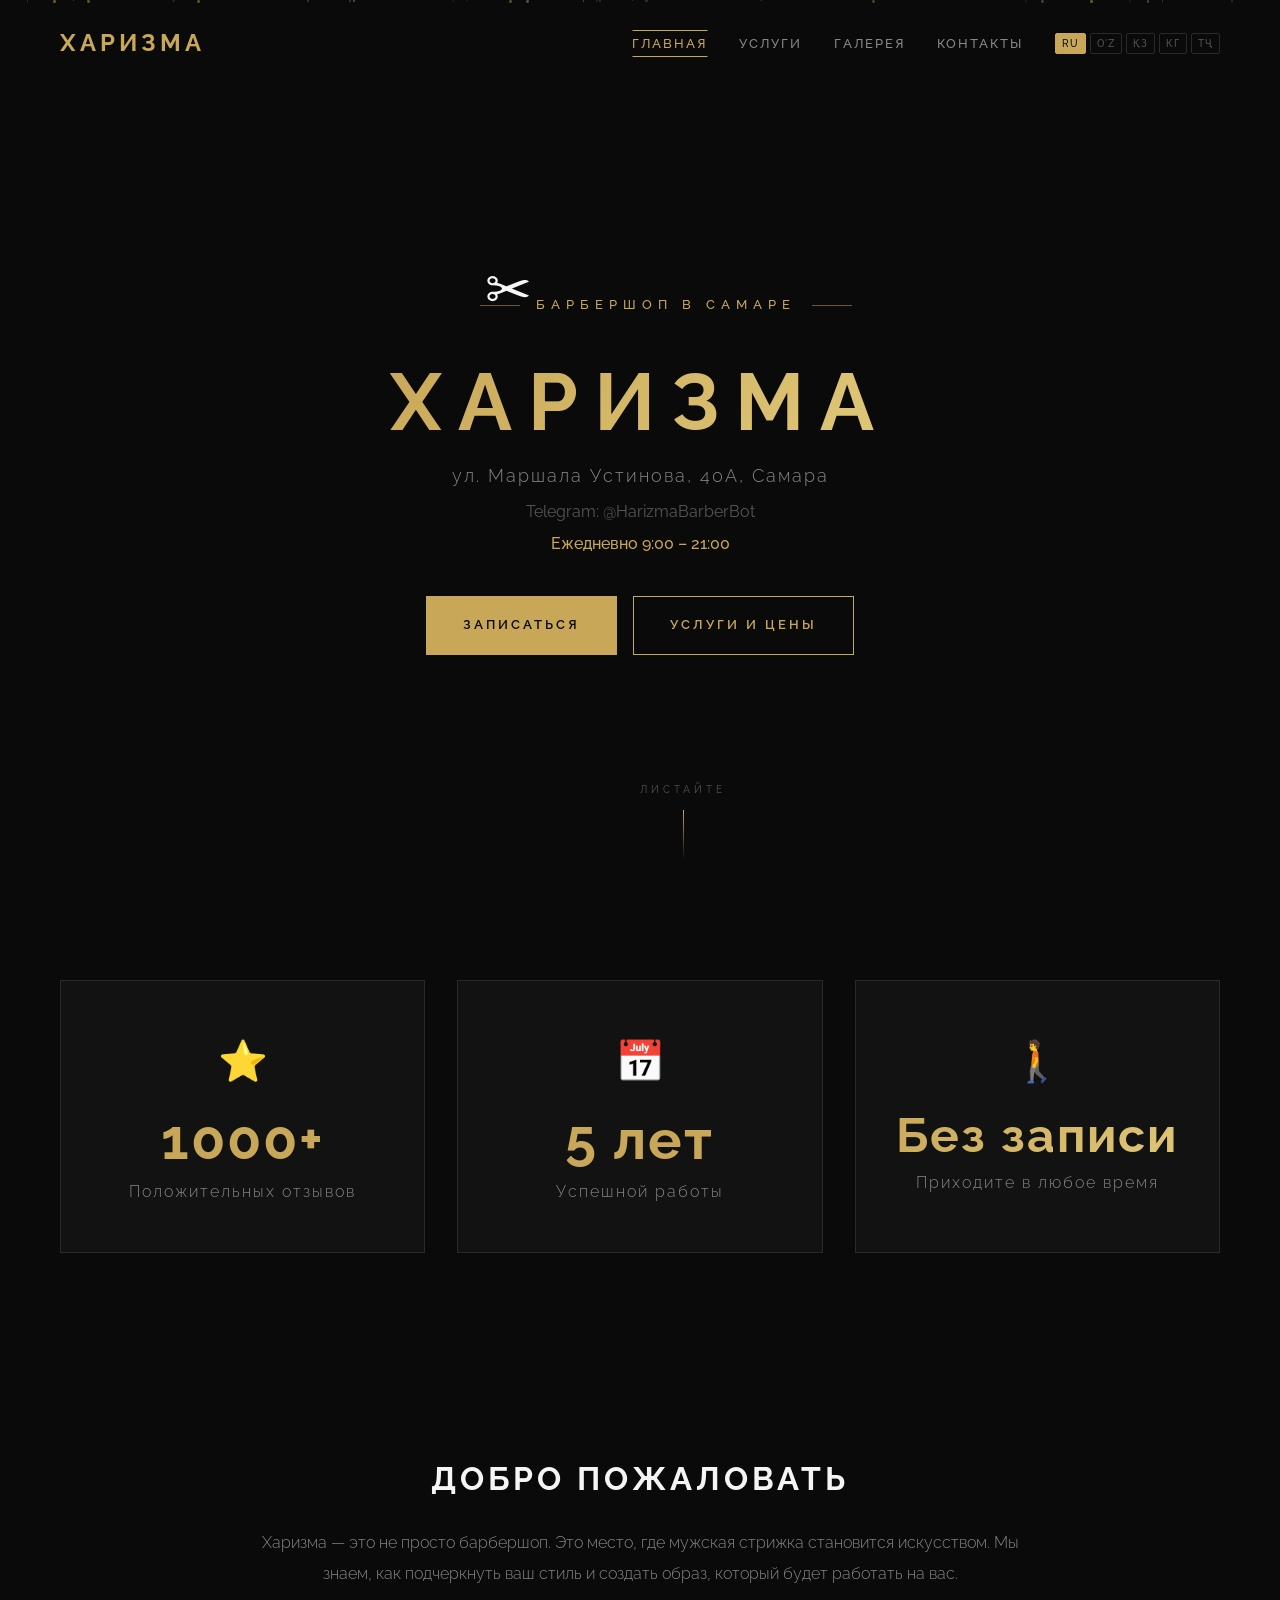
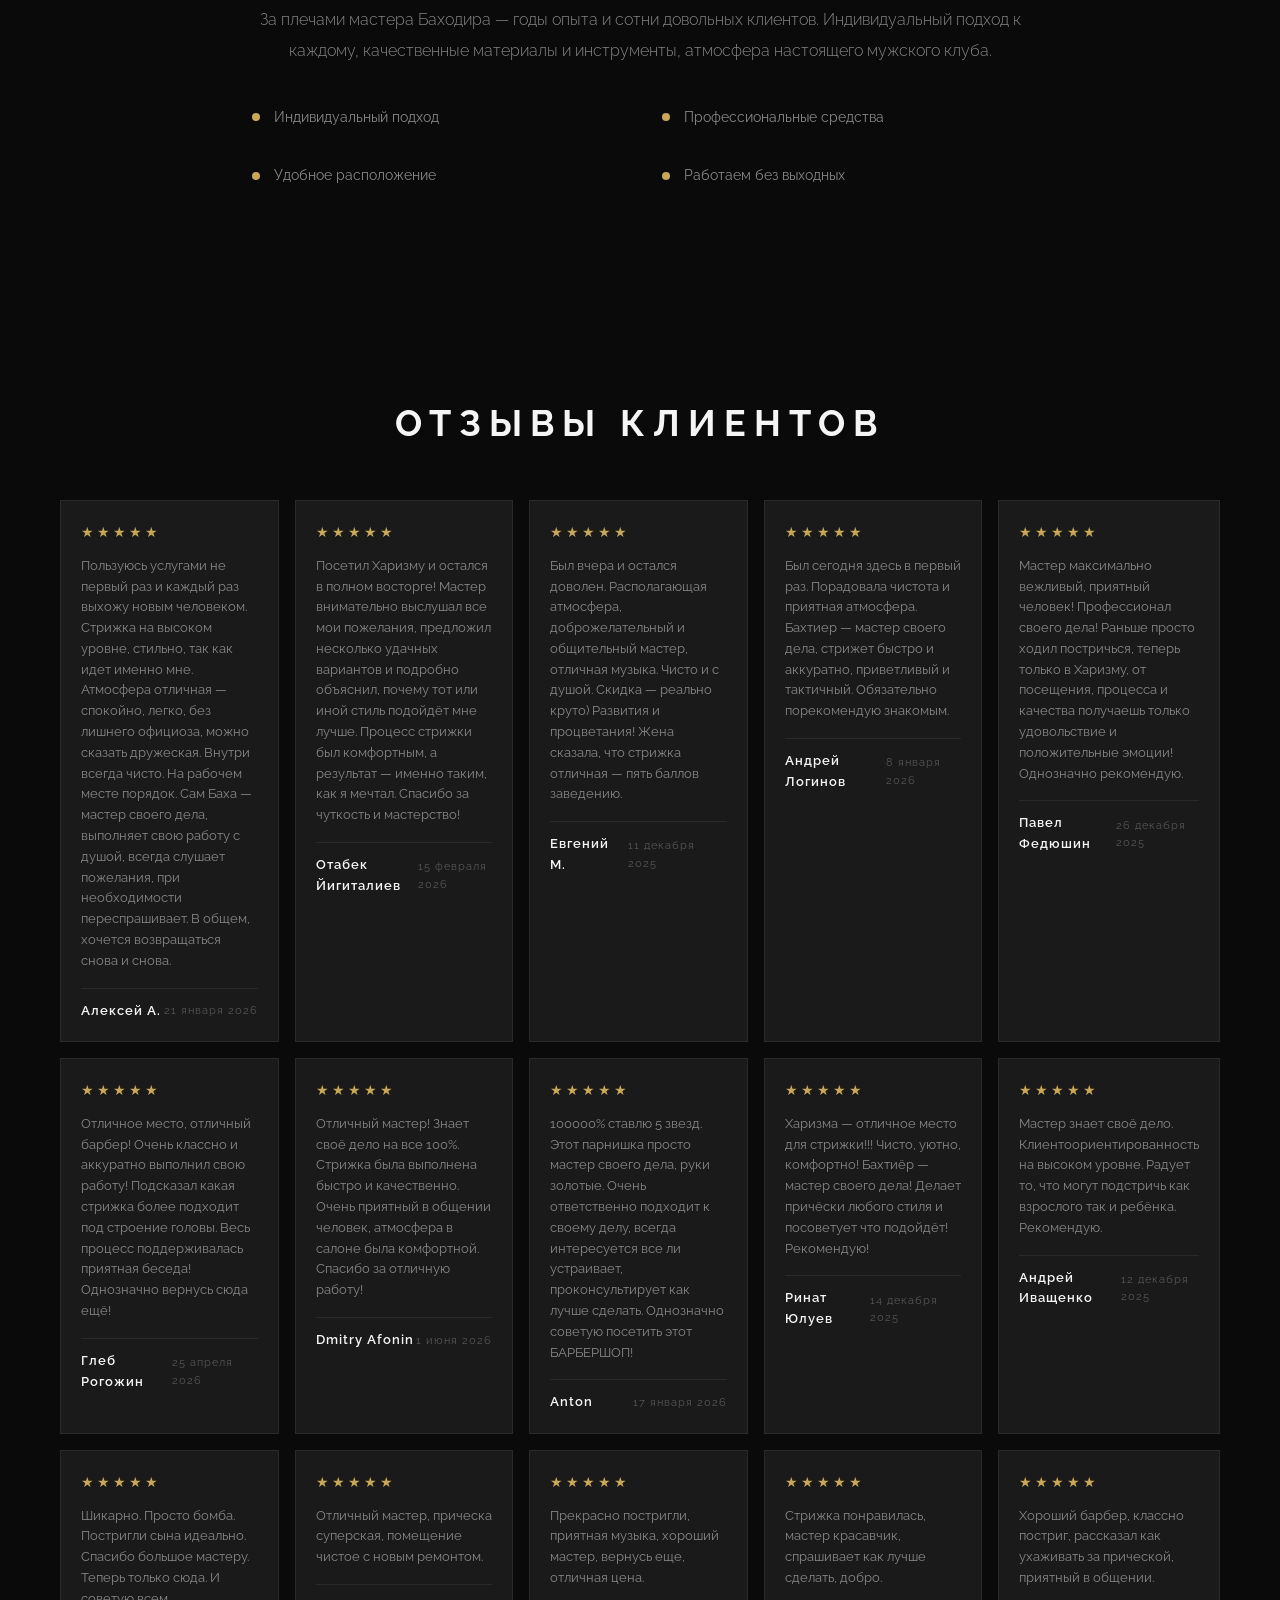
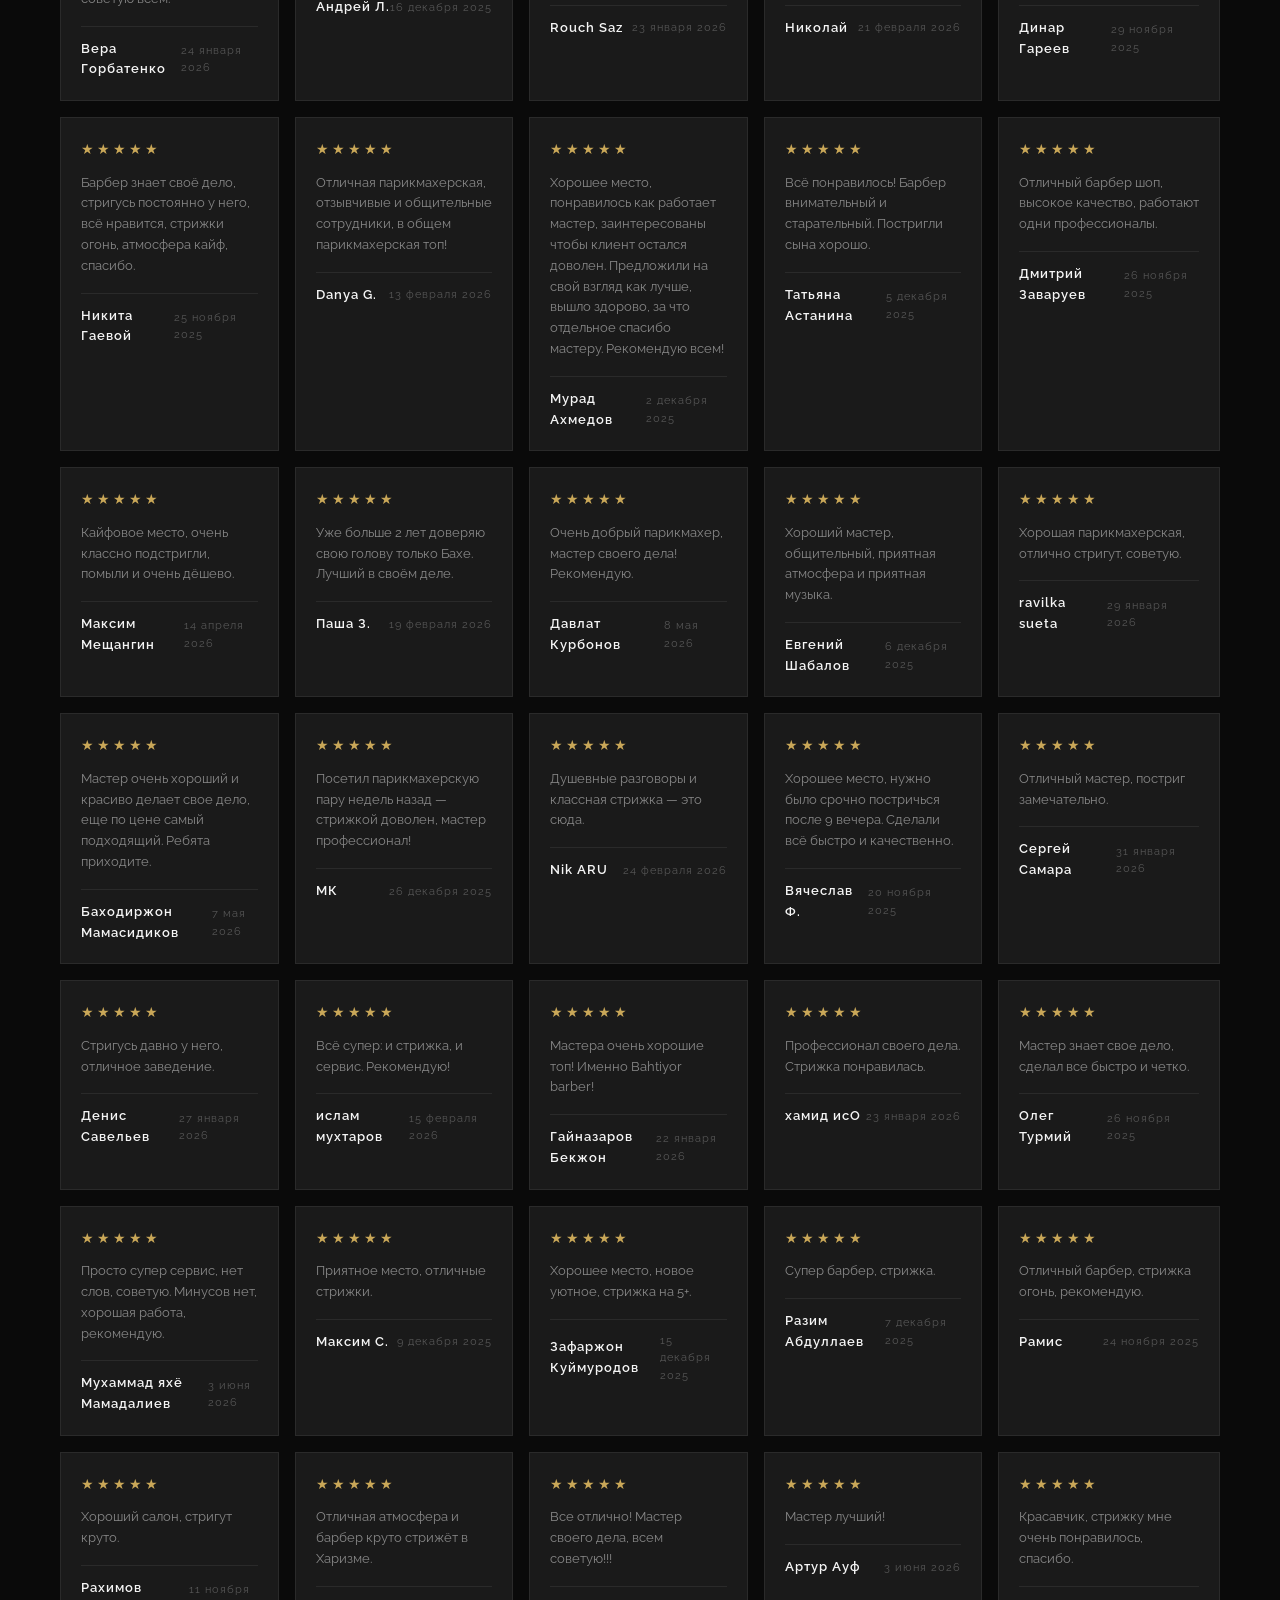
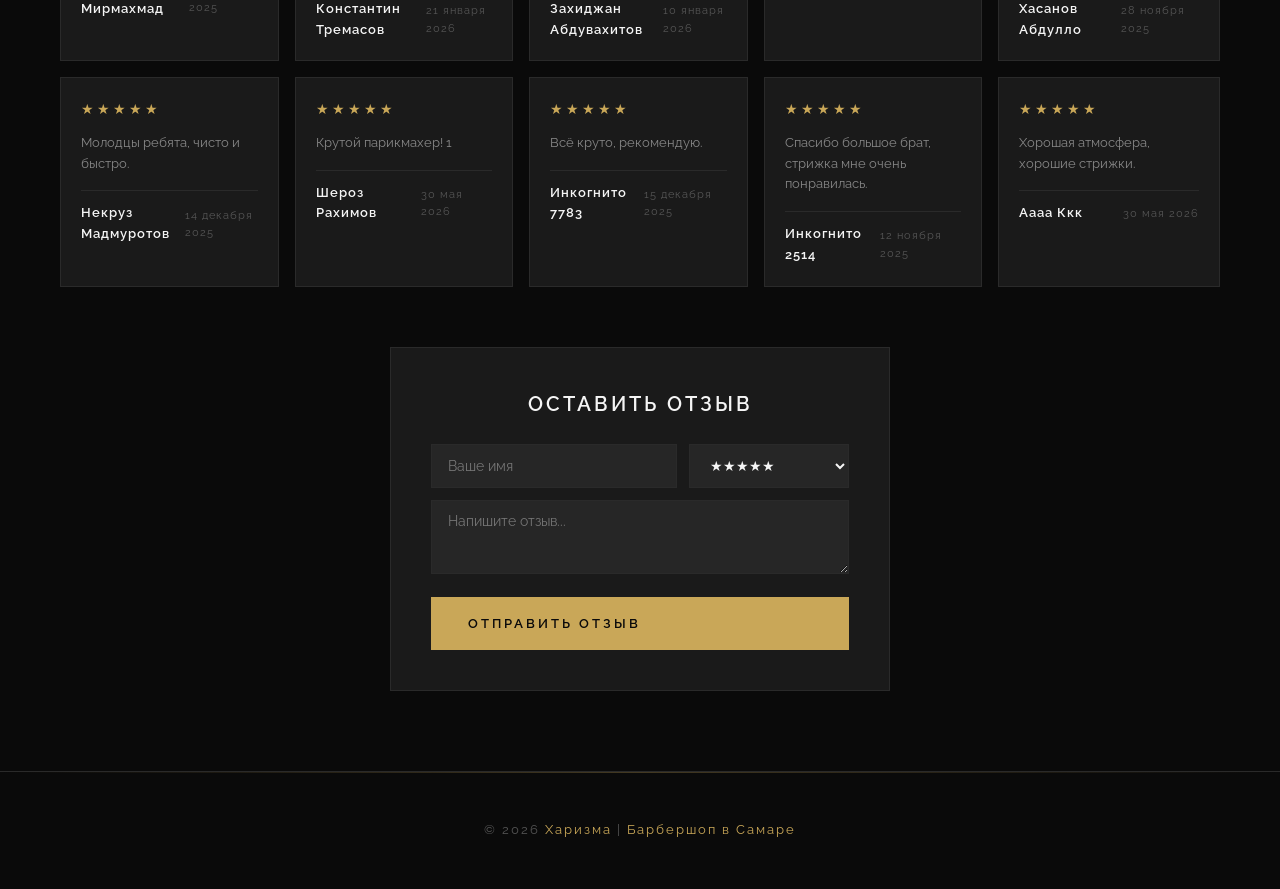
==== commit 6313c30d: "Add multilingual support: RU, UZ, KZ, KG, TJ (site + bot)" ====
--- a/index.html
+++ b/index.html
@@ -36,18 +36,18 @@
   <section class="hero">
     <div class="hero-content">
       <div class="hero-icon">✂</div>
-      <p class="hero-label">Барбершоп в Самаре</p>
+      <p class="hero-label" data-i18n="hero_label">Барбершоп в Самаре</p>
       <h1 class="hero-title"><span>Харизма</span></h1>
       <p class="hero-subtitle">ул. Маршала Устинова, 40А, Самара</p>
       <p class="hero-address">Telegram: @HarizmaBarberBot</p>
-      <p class="hero-hours">Ежедневно 9:00 – 21:00</p>
+      <p class="hero-hours" data-i18n="hero_hours">Ежедневно 9:00 – 21:00</p>
       <div class="hero-buttons">
-        <a href="https://t.me/HarizmaBarberBot" target="_blank" class="btn btn-primary">Записаться</a>
-        <a href="services.html" class="btn btn-secondary">Услуги и цены</a>
+        <a href="https://t.me/HarizmaBarberBot" target="_blank" class="btn btn-primary" data-i18n="hero_btn_book">Записаться</a>
+        <a href="services.html" class="btn btn-secondary" data-i18n="hero_btn_services">Услуги и цены</a>
       </div>
     </div>
     <div class="scroll-indicator">
-      <span>Листайте</span>
+      <span data-i18n="scroll_text">Листайте</span>
       <div class="scroll-line"></div>
     </div>
   </section>
@@ -58,19 +58,19 @@
         <div class="stat-item reveal">
           <div class="stat-icon">⭐</div>
           <div class="stat-number" data-target="1000" data-suffix="+">0</div>
-          <div class="stat-label">Положительных отзывов</div>
+          <div class="stat-label" data-i18n="stat_reviews">Положительных отзывов</div>
           <div class="stat-sparkle"></div>
         </div>
         <div class="stat-item reveal reveal-delay-1">
           <div class="stat-icon">📅</div>
           <div class="stat-number" data-target="5" data-suffix=" лет">0</div>
-          <div class="stat-label">Успешной работы</div>
+          <div class="stat-label" data-i18n="stat_years">Успешной работы</div>
           <div class="stat-sparkle"></div>
         </div>
         <div class="stat-item reveal reveal-delay-2">
           <div class="stat-icon">🚶</div>
-          <div class="stat-text">Без записи</div>
-          <div class="stat-label">Приходите в любое время</div>
+          <div class="stat-text" data-i18n="stat_walkin">Без записи</div>
+          <div class="stat-label" data-i18n="stat_walkin_sub">Приходите в любое время</div>
           <div class="stat-sparkle"></div>
         </div>
       </div>
@@ -80,12 +80,12 @@
   <section class="section">
     <div class="container">
       <div class="about-text reveal" style="max-width: 800px; margin: 0 auto; text-align: center;">
-        <h2>Добро <span>пожаловать</span></h2>
-        <p>
+        <h2 data-i18n="about_title">Добро <span>пожаловать</span></h2>
+        <p data-i18n="about_p1">
           Харизма — это не просто барбершоп. Это место, где мужская стрижка становится искусством.
           Мы знаем, как подчеркнуть ваш стиль и создать образ, который будет работать на вас.
         </p>
-        <p>
+        <p data-i18n="about_p2">
           За плечами мастера Баходира — годы опыта и сотни довольных клиентов.
           Индивидуальный подход к каждому, качественные материалы и инструменты,
           атмосфера настоящего мужского клуба.
@@ -93,19 +93,19 @@
         <div class="about-features" style="justify-content: center;">
           <div class="about-feature">
             <span class="icon"></span>
-            Индивидуальный подход
+            <span data-i18n="about_feat1">Индивидуальный подход</span>
           </div>
           <div class="about-feature">
             <span class="icon"></span>
-            Профессиональные средства
+            <span data-i18n="about_feat2">Профессиональные средства</span>
           </div>
           <div class="about-feature">
             <span class="icon"></span>
-            Удобное расположение
+            <span data-i18n="about_feat3">Удобное расположение</span>
           </div>
           <div class="about-feature">
             <span class="icon"></span>
-            Работаем без выходных
+            <span data-i18n="about_feat4">Работаем без выходных</span>
           </div>
         </div>
       </div>
@@ -114,14 +114,14 @@
 
   <section class="section reviews-section">
     <div class="container">
-      <h2 class="section-title reveal">Отзывы <span>клиентов</span></h2>
+      <h2 class="section-title reveal" data-i18n="reviews_title">Отзывы <span>клиентов</span></h2>
       <div class="reviews-grid" id="reviewsGrid"></div>
 
       <div class="review-form reveal">
-        <h3>Оставить отзыв</h3>
+        <h3 data-i18n="review_form_title">Оставить отзыв</h3>
         <form id="reviewForm">
           <div class="form-row">
-            <input type="text" id="reviewName" placeholder="Ваше имя" required>
+            <input type="text" id="reviewName" data-i18n="review_form_name" data-i18n-attr="placeholder" placeholder="Ваше имя" required>
             <select id="reviewRating">
               <option value="5">★★★★★</option>
               <option value="4">★★★★☆</option>
@@ -130,20 +130,21 @@
               <option value="1">★☆☆☆☆</option>
             </select>
           </div>
-          <textarea id="reviewText" placeholder="Напишите отзыв..." rows="3" required></textarea>
-          <button type="submit" class="btn btn-primary">Отправить отзыв</button>
+          <textarea id="reviewText" data-i18n="review_form_text" data-i18n-attr="placeholder" placeholder="Напишите отзыв..." rows="3" required></textarea>
+          <button type="submit" class="btn btn-primary" data-i18n="review_form_submit">Отправить отзыв</button>
         </form>
-        <div class="review-form-success" id="reviewSuccess">Спасибо! Ваш отзыв отправлен.</div>
+        <div class="review-form-success" id="reviewSuccess" data-i18n="review_form_success">Спасибо! Ваш отзыв отправлен.</div>
       </div>
     </div>
   </section>
 
   <footer class="footer">
     <div class="container">
-      <p class="footer-text">© 2026 <span>Харизма</span> | Барбершоп в Самаре</p>
+      <p class="footer-text">© 2026 <span>Харизма</span> | <span data-i18n="footer">Барбершоп в Самаре</span></p>
     </div>
   </footer>
 
+  <script src="js/i18n.js"></script>
   <script src="js/main.js"></script>
 </body>
 </html>
--- a/css/style.css
+++ b/css/style.css
@@ -33,6 +33,8 @@
   opacity: 0;
   animation: pageFadeIn 0.8s cubic-bezier(0.25, 0.46, 0.45, 0.94) forwards;
   cursor: default;
+  -webkit-tap-highlight-color: transparent;
+  overscroll-behavior: none;
 }
 
 ::selection {
@@ -154,6 +156,74 @@
   gap: 32px;
 }
 
+.lang-switcher {
+  display: flex;
+  gap: 4px;
+}
+
+.lang-btn {
+  background: none;
+  border: 1px solid var(--border-color);
+  color: var(--text-muted);
+  font-family: var(--font-main);
+  font-size: 10px;
+  font-weight: 500;
+  letter-spacing: 1px;
+  padding: 4px 6px;
+  cursor: pointer;
+  transition: all 0.3s var(--transition-smooth);
+  border-radius: 2px;
+  text-transform: uppercase;
+}
+
+.lang-btn:hover {
+  border-color: var(--gold);
+  color: var(--gold);
+}
+
+.lang-btn.active {
+  background: var(--gold);
+  color: var(--bg-primary);
+  border-color: var(--gold);
+}
+
+.lang-li {
+  display: flex !important;
+  align-items: center;
+}
+
+@media (max-width: 768px) {
+  .lang-switcher {
+    gap: 6px;
+    flex-wrap: wrap;
+    justify-content: center;
+  }
+  .lang-btn {
+    font-size: 11px;
+    padding: 6px 10px;
+  }
+}
+
+.nav-overlay {
+  position: fixed;
+  top: 0;
+  left: 0;
+  width: 100%;
+  height: 100%;
+  background: rgba(0, 0, 0, 0.6);
+  z-index: 999;
+  opacity: 0;
+  visibility: hidden;
+  transition: all 0.4s var(--transition-smooth);
+  -webkit-backdrop-filter: blur(4px);
+  backdrop-filter: blur(4px);
+}
+
+.nav-overlay.open {
+  opacity: 1;
+  visibility: visible;
+}
+
 .nav-links a {
   font-size: 13px;
   font-weight: 500;
@@ -245,6 +315,7 @@
 /* ===== HERO ===== */
 .hero {
   min-height: 100vh;
+  min-height: 100svh;
   display: flex;
   align-items: center;
   justify-content: center;
@@ -339,9 +410,9 @@
 }
 
 .hero-title {
-  font-size: 80px;
+  font-size: clamp(36px, 8.5vw, 80px);
   font-weight: 700;
-  letter-spacing: 16px;
+  letter-spacing: clamp(6px, 1.8vw, 16px);
   text-transform: uppercase;
   line-height: 1.1;
   margin-bottom: 16px;
@@ -767,9 +838,9 @@
 }
 
 .page-header h1 {
-  font-size: 48px;
+  font-size: clamp(28px, 5vw, 48px);
   font-weight: 700;
-  letter-spacing: 10px;
+  letter-spacing: clamp(4px, 1.2vw, 10px);
   text-transform: uppercase;
   margin-bottom: 16px;
   animation: headerTitleReveal 0.8s var(--transition-smooth) forwards;
@@ -794,9 +865,9 @@
 }
 
 .section-title {
-  font-size: 36px;
+  font-size: clamp(24px, 4vw, 36px);
   font-weight: 700;
-  letter-spacing: 8px;
+  letter-spacing: clamp(4px, 1vw, 8px);
   text-transform: uppercase;
   text-align: center;
   margin-bottom: 16px;
@@ -818,9 +889,9 @@
 }
 
 .about-text h2 {
-  font-size: 32px;
+  font-size: clamp(24px, 3.8vw, 32px);
   font-weight: 700;
-  letter-spacing: 4px;
+  letter-spacing: clamp(2px, 0.6vw, 4px);
   text-transform: uppercase;
   margin-bottom: 24px;
 }
@@ -1615,7 +1686,6 @@
 
 /* ===== RESPONSIVE ===== */
 @media (max-width: 1024px) {
-  .hero-title { font-size: 56px; letter-spacing: 10px; }
   .stats-grid { grid-template-columns: repeat(3, 1fr); gap: 20px; }
   .stat-number { font-size: 44px; }
   .stat-text { font-size: 38px; }
@@ -1623,61 +1693,161 @@
 }
 
 @media (max-width: 768px) {
-  .menu-toggle { display: block; }
+  .menu-toggle {
+    display: flex;
+    align-items: center;
+    justify-content: center;
+    width: 44px;
+    height: 44px;
+    padding: 0;
+  }
+
+  .menu-toggle span {
+    margin: 4px 0;
+  }
 
   .nav-links {
     position: fixed;
     top: 0;
     right: -100%;
-    width: 75%;
+    width: 80%;
+    max-width: 320px;
     height: 100vh;
-    background: rgba(10, 10, 10, 0.88);
-    backdrop-filter: blur(32px) saturate(1.5);
+    height: 100dvh;
+    background: rgba(10, 10, 10, 0.95);
+    backdrop-filter: blur(40px) saturate(1.5);
+    -webkit-backdrop-filter: blur(40px) saturate(1.5);
     flex-direction: column;
     align-items: center;
     justify-content: center;
-    gap: 48px;
-    transition: right 0.5s var(--transition-smooth);
+    gap: 32px;
+    transition: right 0.4s cubic-bezier(0.65, 0, 0.35, 1);
+    z-index: 1000;
+    border-left: 1px solid var(--border-color);
+    padding: 80px 24px 40px;
+    overflow-y: auto;
   }
 
   .nav-links.open { right: 0; }
 
-  .nav-links a { font-size: 20px; letter-spacing: 4px; }
-
-  .hero-title { font-size: 36px; letter-spacing: 8px; }
+  .nav-links a {
+    font-size: 18px;
+    letter-spacing: 4px;
+    padding: 12px 0;
+    width: 100%;
+    text-align: center;
+  }
+
+  .nav-links a::before,
+  .nav-links a::after { display: none; }
 
   .hero-subtitle { font-size: 16px; }
 
   .hero-label::before,
   .hero-label::after { display: none; }
 
-  .stats-grid { grid-template-columns: 1fr; gap: 16px; }
+  .hero-buttons { flex-direction: column; align-items: center; }
+  .hero-buttons .btn { width: 100%; max-width: 320px; justify-content: center; }
+
+  .stats-section { padding: 60px 0; }
+  .stats-grid { grid-template-columns: 1fr; gap: 12px; }
   .stat-number { font-size: 40px; }
   .stat-text { font-size: 34px; }
-  .stat-item { padding: 32px 20px; }
+  .stat-item { padding: 28px 20px; }
   .about-features { grid-template-columns: 1fr; }
-
-  .contacts-grid { grid-template-columns: 1fr; }
-
-  .gallery-grid { grid-template-columns: 1fr 1fr; }
-
-  .page-header { padding: 130px 0 60px; }
-  .page-header h1 { font-size: 32px; letter-spacing: 6px; }
-
-  .section { padding: 80px 0; }
-  .section-title { font-size: 28px; letter-spacing: 6px; }
-
-  .service-card { padding: 24px 28px; flex-wrap: wrap; gap: 12px; }
+  .about-text p { font-size: 15px; }
+
+  .contacts-grid { grid-template-columns: 1fr; gap: 40px; }
+
+  .gallery-grid { grid-template-columns: 1fr 1fr; gap: 12px; }
+  .gallery-item { aspect-ratio: 4/5; }
+
+  .page-header { padding: 120px 0 50px; }
+
+  .section { padding: 60px 0; }
+
+  .service-card { padding: 20px 24px; flex-wrap: wrap; gap: 8px; }
   .service-card .service-name { font-size: 16px; }
   .service-card .service-price { font-size: 20px; }
   .service-divider { display: none; }
+
+  .review-form { padding: 28px 20px; margin-top: 40px; }
+  .review-form .form-row { flex-direction: column; }
+  .review-form select { flex: 1; }
+
+  .map-container { height: 280px; }
+
+  .contacts-info h3 { font-size: 24px; margin-bottom: 28px; }
+  .contact-item { margin-bottom: 20px; }
+
+  .social-links { gap: 12px; }
+  .social-link { width: 46px; height: 46px; font-size: 18px; }
+
+  .bot-cta { padding: 40px 0; margin-top: 40px; }
+  .bot-cta h3 { font-size: 22px; }
+
+  .scroll-indicator { display: none; }
+
+  .stats-section::before { display: none; }
+
+  .contacts-grid .hero-buttons { justify-content: center !important; }
 }
 
 @media (max-width: 480px) {
-  .hero-title { font-size: 28px; letter-spacing: 6px; }
-  .hero-label { font-size: 11px; }
-  .btn { padding: 14px 24px; font-size: 11px; }
-  .gallery-grid { grid-template-columns: 1fr; }
-  .page-header { padding: 110px 0 50px; }
-  .section { padding: 60px 0; }
-}
+  .hero-title { font-size: inherit; letter-spacing: inherit; }
+  .hero-label { font-size: 11px; letter-spacing: 4px; }
+  .hero-icon { font-size: 40px; }
+  .hero-hours { font-size: 14px; }
+  .hero-subtitle { font-size: 14px; letter-spacing: 1px; }
+  .hero-address { font-size: 14px; }
+
+  .btn { padding: 14px 20px; font-size: 11px; letter-spacing: 2px; }
+
+  .gallery-grid { grid-template-columns: 1fr; gap: 10px; }
+  .gallery-item { aspect-ratio: 1; }
+
+  .page-header { padding: 100px 0 40px; }
+  .page-header p { font-size: 14px; }
+
+  .section { padding: 48px 0; }
+
+  .stats-section { padding: 40px 0; }
+  .stat-number { font-size: 34px; }
+  .stat-text { font-size: 30px; }
+  .stat-item { padding: 24px 16px; }
+
+  .service-card { padding: 16px 20px; }
+  .service-card .service-name { font-size: 14px; }
+  .service-card .service-price { font-size: 18px; }
+
+  .review-card { padding: 14px; }
+  .review-form { padding: 24px 16px; }
+  .review-form h3 { font-size: 16px; letter-spacing: 2px; }
+
+  .map-container { height: 220px; }
+
+  .contact-item .contact-icon { width: 38px; height: 38px; font-size: 15px; }
+  .contact-item .contact-text { font-size: 14px; }
+  .contact-item .contact-text strong { font-size: 14px; }
+
+  .social-link { width: 40px; height: 40px; font-size: 16px; }
+
+  .bot-cta { padding: 32px 0; margin-top: 32px; }
+  .bot-cta h3 { font-size: 20px; letter-spacing: 2px; }
+  .bot-cta p { font-size: 14px; }
+
+  .footer { padding: 32px 0; }
+  .footer-text { font-size: 12px; }
+
+  .container { padding: 0 16px; }
+}
+
+@media (max-width: 360px) {
+  .hero-title { font-size: inherit; letter-spacing: inherit; }
+  .nav-links { width: 100%; max-width: none; }
+  .container { padding: 0 12px; }
+  .btn { padding: 12px 16px; font-size: 10px; }
+  .stat-number { font-size: 28px; }
+  .stat-text { font-size: 24px; }
+  .page-header h1 { font-size: 22px; }
+}
